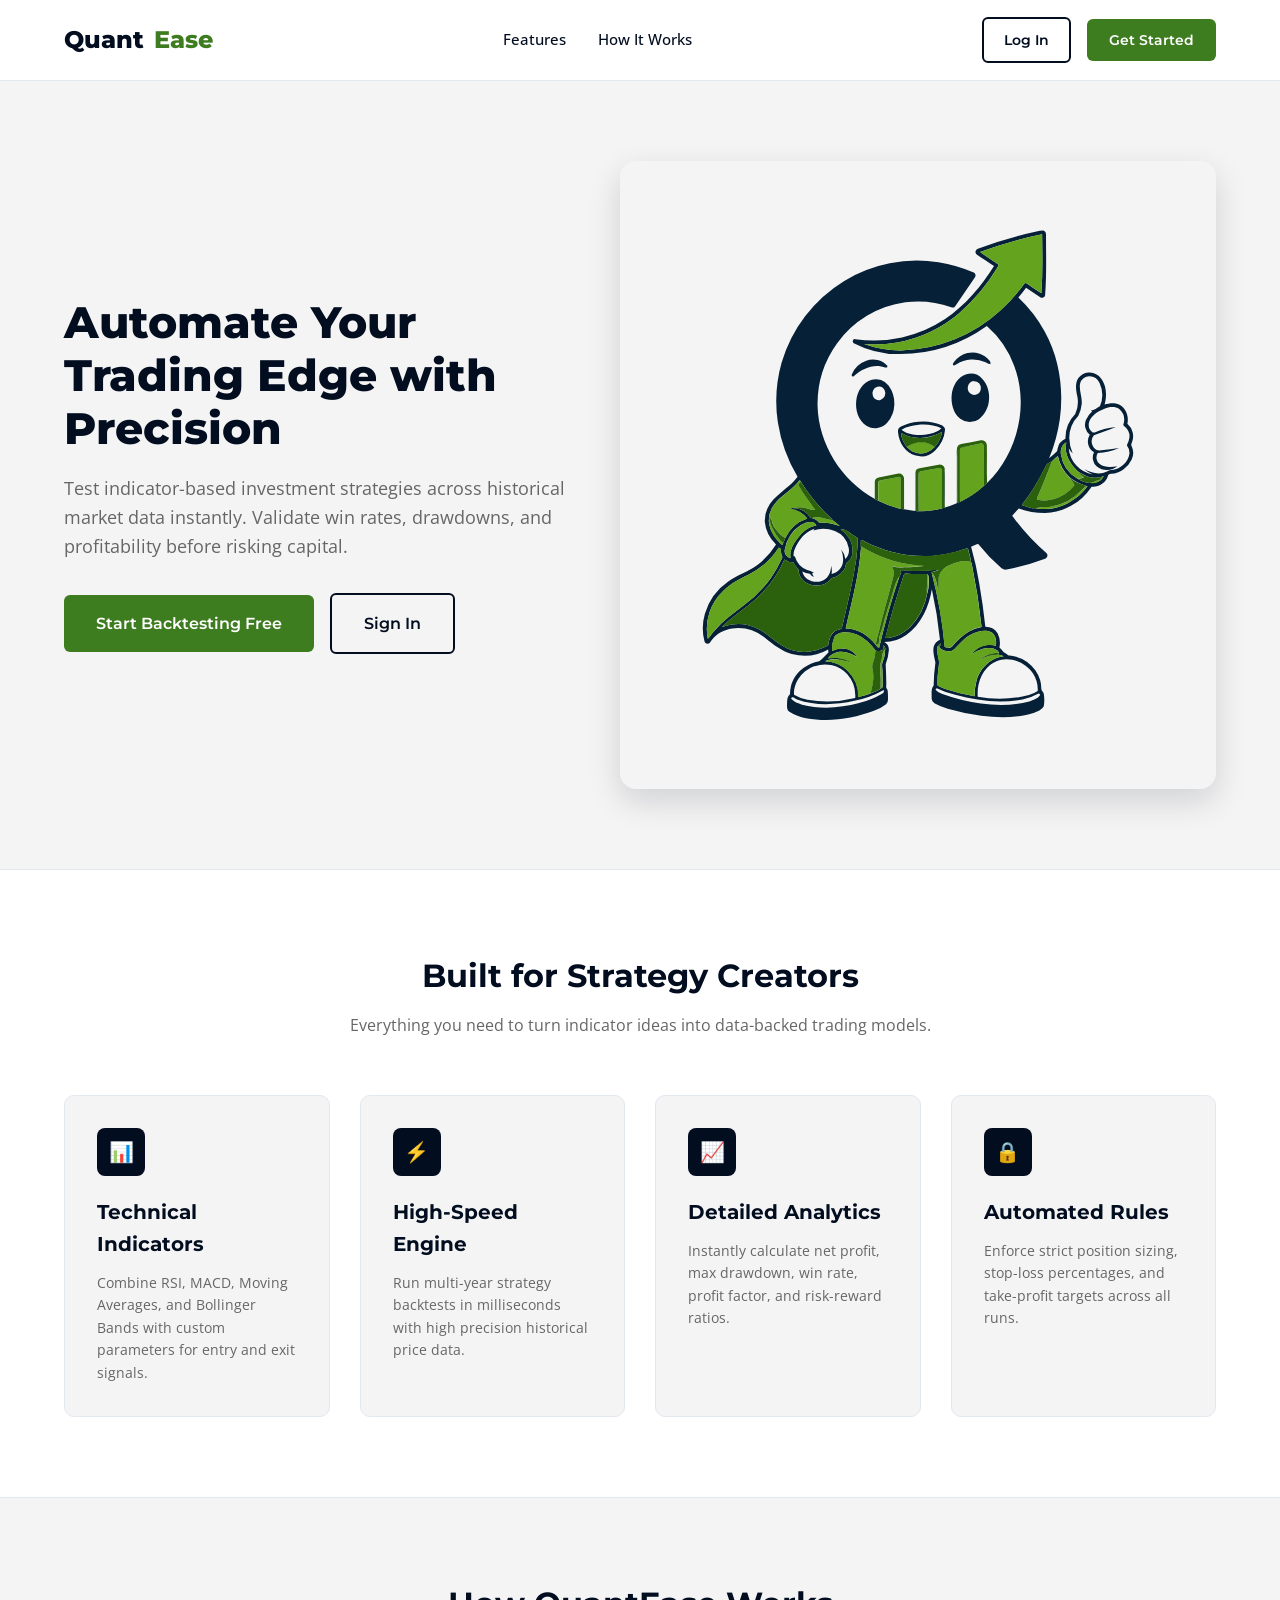
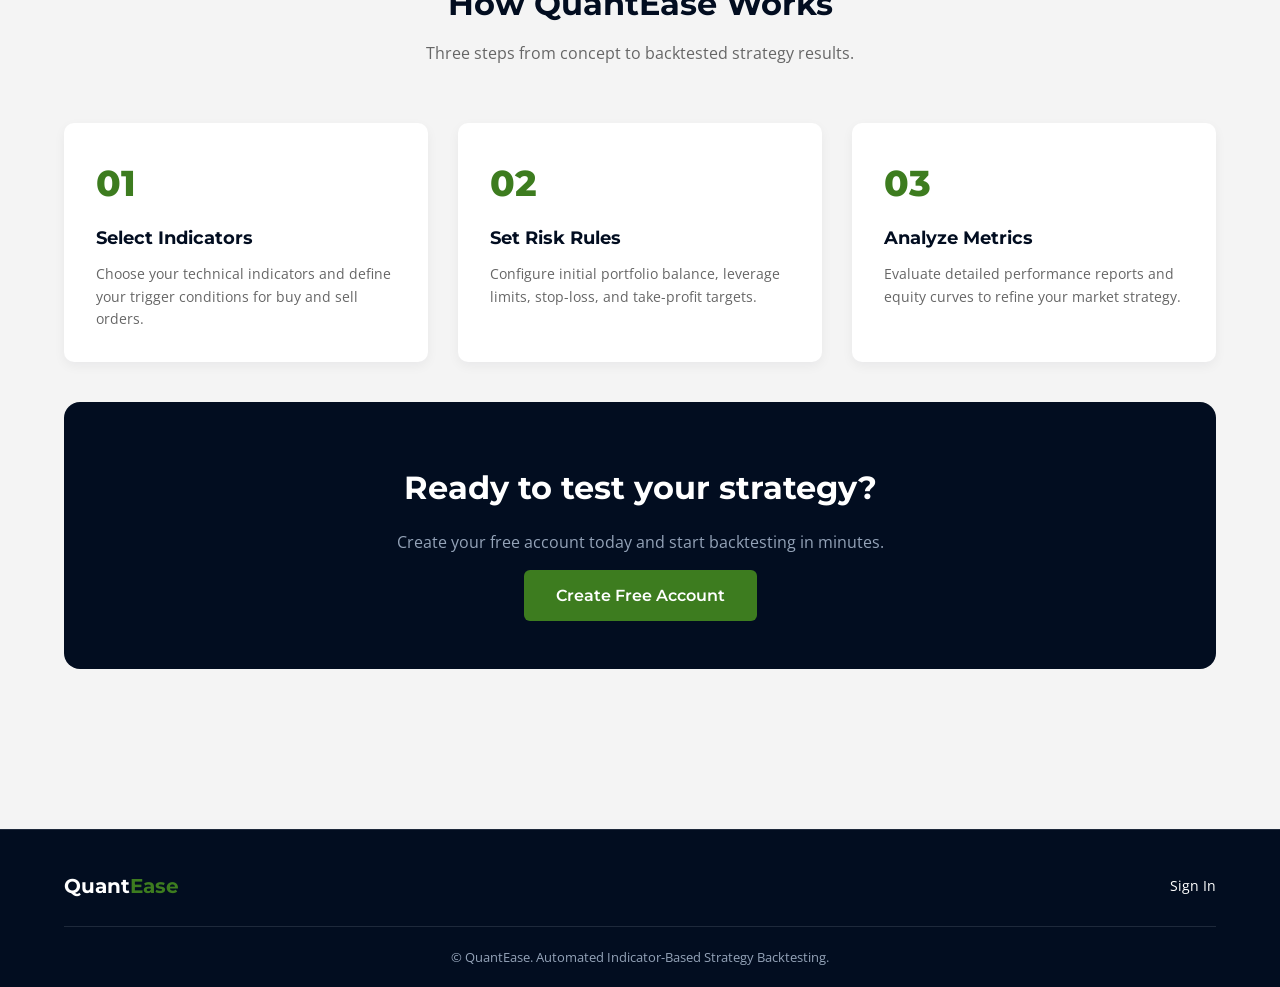
==== FrontEnd/index.html @ 5e186f16 "frontEnd Added, Backtested Engine Initiated, Spot Backtest added" ====
<!DOCTYPE html>
<html lang="en">
<head>
    <meta charset="UTF-8">
    <meta name="viewport" content="width=device-width, initial-scale=1.0">
    <title>QuantEase | Automated Strategy Backtesting</title>
    
    <!-- Google Fonts -->
    <link rel="preconnect" href="https://fonts.googleapis.com">
    <link rel="preconnect" href="https://fonts.gstatic.com" crossorigin>
    <link href="https://fonts.googleapis.com/css2?family=Montserrat:wght@600;700;800&family=Open+Sans:wght@400;500;600&display=swap" rel="stylesheet">

    <style>
        :root {
            --bg-color: #f4f4f4;
            --primary-color: #020d20;
            --secondary-color: #3d7c1f;
            --secondary-hover: #2e5e17;
            --card-bg: #ffffff;
            --text-color: #333333;
            --text-muted: #666666;
            --border-color: #e2e8f0;
        }

        * {
            box-sizing: border-box;
            margin: 0;
            padding: 0;
        }

        body {
            background-color: var(--bg-color);
            font-family: 'Open Sans', sans-serif;
            color: var(--text-color);
            line-height: 1.6;
        }

        h1, h2, h3, h4 {
            font-family: 'Montserrat', sans-serif;
            color: var(--primary-color);
        }

        a {
            text-decoration: none;
            color: inherit;
        }

        /* Container Limit */
        .container {
            max-width: 1200px;
            margin: 0 auto;
            padding: 0 24px;
        }

        /* Navbar */
        .navbar {
            background-color: var(--card-bg);
            border-bottom: 1px solid var(--border-color);
            position: sticky;
            top: 0;
            z-index: 100;
        }

        .nav-wrapper {
            display: flex;
            justify-content: space-between;
            align-items: center;
            height: 80px;
        }

        .logo {
            font-family: 'Montserrat', sans-serif;
            font-size: 24px;
            font-weight: 800;
            color: var(--primary-color);
            display: flex;
            align-items: center;
            gap: 10px;
        }

        .logo-accent {
            color: var(--secondary-color);
        }

        .nav-links {
            display: flex;
            gap: 32px;
            align-items: center;
            list-style: none;
        }

        .nav-links a {
            font-weight: 500;
            font-size: 15px;
            color: var(--primary-color);
            transition: color 0.3s ease;
        }

        .nav-links a:hover {
            color: var(--secondary-color);
        }

        .nav-buttons {
            display: flex;
            gap: 16px;
            align-items: center;
        }

        .btn-outline {
            padding: 10px 20px;
            border: 2px solid var(--primary-color);
            border-radius: 6px;
            font-family: 'Montserrat', sans-serif;
            font-size: 14px;
            font-weight: 600;
            color: var(--primary-color);
            transition: all 0.3s ease;
        }

        .btn-outline:hover {
            background-color: var(--primary-color);
            color: #ffffff;
        }

        .btn-primary {
            padding: 10px 22px;
            background-color: var(--secondary-color);
            border-radius: 6px;
            font-family: 'Montserrat', sans-serif;
            font-size: 14px;
            font-weight: 600;
            color: #ffffff;
            transition: background-color 0.3s ease;
        }

        .btn-primary:hover {
            background-color: var(--secondary-hover);
        }

        /* Hero Section */
        .hero {
            padding: 80px 0;
        }

        .hero-grid {
            display: flex;
            align-items: center;
            justify-content: space-between;
            gap: 40px;
        }

        .hero-content {
            flex: 1;
        }

        .hero-title {
            font-size: 44px;
            font-weight: 800;
            line-height: 1.2;
            margin-bottom: 20px;
        }

        .hero-subtitle {
            font-size: 18px;
            color: var(--text-muted);
            margin-bottom: 32px;
            max-width: 540px;
        }

        .hero-actions {
            display: flex;
            gap: 16px;
            align-items: center;
        }

        .btn-large {
            padding: 16px 32px;
            font-size: 16px;
        }

        .hero-mascot {
            flex: 1;
            display: flex;
            justify-content: center;
            align-items: center;
            background-color: var(--bg-color);
            border-radius: 16px;
            padding: 40px;
            box-shadow: 0 12px 32px rgba(2, 13, 32, 0.15);
        }

        .hero-mascot img {
            max-width: 85%;
            height: auto;
        }

        /* Features Section */
        .features {
            padding: 80px 0;
            background-color: var(--card-bg);
            border-top: 1px solid var(--border-color);
            border-bottom: 1px solid var(--border-color);
        }

        .section-header {
            text-align: center;
            margin-bottom: 56px;
        }

        .section-header h2 {
            font-size: 32px;
            margin-bottom: 12px;
        }

        .section-header p {
            color: var(--text-muted);
            font-size: 16px;
        }

        .features-grid {
            display: grid;
            grid-template-columns: repeat(auto-fit, minmax(260px, 1fr));
            gap: 30px;
        }

        .feature-card {
            background-color: var(--bg-color);
            border-radius: 10px;
            padding: 32px;
            border: 1px solid var(--border-color);
            transition: transform 0.3s ease, box-shadow 0.3s ease;
        }

        .feature-card:hover {
            transform: translateY(-5px);
            box-shadow: 0 10px 20px rgba(0, 0, 0, 0.05);
        }

        .feature-icon {
            width: 48px;
            height: 48px;
            background-color: var(--primary-color);
            border-radius: 8px;
            display: flex;
            align-items: center;
            justify-content: center;
            color: var(--secondary-color);
            font-weight: 700;
            font-size: 20px;
            margin-bottom: 20px;
        }

        .feature-card h3 {
            font-size: 20px;
            margin-bottom: 12px;
        }

        .feature-card p {
            color: var(--text-muted);
            font-size: 14px;
        }

        /* How It Works Section */
        .how-it-works {
            padding: 80px 0;
        }

        .steps-grid {
            display: grid;
            grid-template-columns: repeat(auto-fit, minmax(280px, 1fr));
            gap: 30px;
        }

        .step-card {
            background-color: var(--card-bg);
            padding: 32px;
            border-radius: 10px;
            box-shadow: 0 4px 12px rgba(2, 13, 32, 0.05);
            position: relative;
        }

        .step-number {
            font-family: 'Montserrat', sans-serif;
            font-size: 36px;
            font-weight: 800;
            color: var(--secondary-color);
            margin-bottom: 12px;
        }

        .step-card h3 {
            font-size: 18px;
            margin-bottom: 10px;
        }

        .step-card p {
            color: var(--text-muted);
            font-size: 14px;
        }

        /* CTA Banner */
        .cta-banner {
            padding: 60px 0;
            background-color: var(--primary-color);
            color: #ffffff;
            text-align: center;
            border-radius: 16px;
            margin: 40px 0 80px 0;
        }

        .cta-banner h2 {
            color: #ffffff;
            font-size: 32px;
            margin-bottom: 16px;
        }

        .cta-banner p {
            color: #94a3b8;
            font-size: 16px;
            margin-bottom: 28px;
        }

        /* Footer */
        footer {
            background-color: var(--primary-color);
            color: #94a3b8;
            padding: 40px 0 20px 0;
            border-top: 1px solid #1e293b;
        }

        .footer-wrapper {
            display: flex;
            justify-content: space-between;
            align-items: center;
            padding-bottom: 24px;
            border-bottom: 1px solid #1e293b;
        }

        .footer-logo {
            color: #ffffff;
            font-family: 'Montserrat', sans-serif;
            font-size: 20px;
            font-weight: 700;
        }

        .footer-copy {
            text-align: center;
            padding-top: 20px;
            font-size: 13px;
        }

        /* Mobile Responsiveness */
        @media (max-width: 900px) {
            .hero-grid {
                flex-direction: column;
                text-align: center;
            }

            .hero-subtitle {
                margin: 0 auto 32px auto;
            }

            .hero-actions {
                justify-content: center;
            }

            .hero-mascot {
                width: 100%;
            }

            .nav-links {
                display: none;
            }
        }
    </style>
</head>
<body>

    <!-- Header Navigation -->
    <nav class="navbar">
        <div class="container nav-wrapper">
            <a href="index.html" class="logo">
                Quant<span class="logo-accent">Ease</span>
            </a>

            <ul class="nav-links">
                <li><a href="#features">Features</a></li>
                <li><a href="#how-it-works">How It Works</a></li>
            </ul>

            <div class="nav-buttons">
                <a href="login.html" class="btn-outline">Log In</a>
                <a href="register.html" class="btn-primary">Get Started</a>
            </div>
        </div>
    </nav>

    <!-- Hero Section -->
    <section class="hero">
        <div class="container hero-grid">
            <div class="hero-content">
                <h1 class="hero-title">Automate Your Trading Edge with Precision</h1>
                <p class="hero-subtitle">Test indicator-based investment strategies across historical market data instantly. Validate win rates, drawdowns, and profitability before risking capital.</p>
                <div class="hero-actions">
                    <a href="register.html" class="btn-primary btn-large">Start Backtesting Free</a>
                    <a href="login.html" class="btn-outline btn-large">Sign In</a>
                </div>
            </div>
            
            <div class="hero-mascot">
                <img src="mascot.svg" alt="QuantEase Mascot">
            </div>
        </div>
    </section>

    <!-- Features Breakdown -->
    <section class="features" id="features">
        <div class="container">
            <div class="section-header">
                <h2>Built for Strategy Creators</h2>
                <p>Everything you need to turn indicator ideas into data-backed trading models.</p>
            </div>

            <div class="features-grid">
                <div class="feature-card">
                    <div class="feature-icon">📊</div>
                    <h3>Technical Indicators</h3>
                    <p>Combine RSI, MACD, Moving Averages, and Bollinger Bands with custom parameters for entry and exit signals.</p>
                </div>

                <div class="feature-card">
                    <div class="feature-icon">⚡</div>
                    <h3>High-Speed Engine</h3>
                    <p>Run multi-year strategy backtests in milliseconds with high precision historical price data.</p>
                </div>

                <div class="feature-card">
                    <div class="feature-icon">📈</div>
                    <h3>Detailed Analytics</h3>
                    <p>Instantly calculate net profit, max drawdown, win rate, profit factor, and risk-reward ratios.</p>
                </div>

                <div class="feature-card">
                    <div class="feature-icon">🔒</div>
                    <h3>Automated Rules</h3>
                    <p>Enforce strict position sizing, stop-loss percentages, and take-profit targets across all runs.</p>
                </div>
            </div>
        </div>
    </section>

    <!-- How It Works -->
    <section class="how-it-works" id="how-it-works">
        <div class="container">
            <div class="section-header">
                <h2>How QuantEase Works</h2>
                <p>Three steps from concept to backtested strategy results.</p>
            </div>

            <div class="steps-grid">
                <div class="step-card">
                    <div class="step-number">01</div>
                    <h3>Select Indicators</h3>
                    <p>Choose your technical indicators and define your trigger conditions for buy and sell orders.</p>
                </div>

                <div class="step-card">
                    <div class="step-number">02</div>
                    <h3>Set Risk Rules</h3>
                    <p>Configure initial portfolio balance, leverage limits, stop-loss, and take-profit targets.</p>
                </div>

                <div class="step-card">
                    <div class="step-number">03</div>
                    <h3>Analyze Metrics</h3>
                    <p>Evaluate detailed performance reports and equity curves to refine your market strategy.</p>
                </div>
            </div>

            <!-- CTA Banner -->
            <div class="cta-banner">
                <h2>Ready to test your strategy?</h2>
                <p>Create your free account today and start backtesting in minutes.</p>
                <a href="register.html" class="btn-primary btn-large">Create Free Account</a>
            </div>
        </div>
    </section>

    <!-- Footer -->
    <footer>
        <div class="container">
            <div class="footer-wrapper">
                <div class="footer-logo">
                    Quant<span class="logo-accent">Ease</span>
                </div>
                <div class="footer-links">
                    <a href="login.html" style="color: #ffffff; font-size: 14px;">Sign In</a>
                </div>
            </div>
            <div class="footer-copy">
                &copy; QuantEase. Automated Indicator-Based Strategy Backtesting.
            </div>
        </div>
    </footer>

</body>
</html>
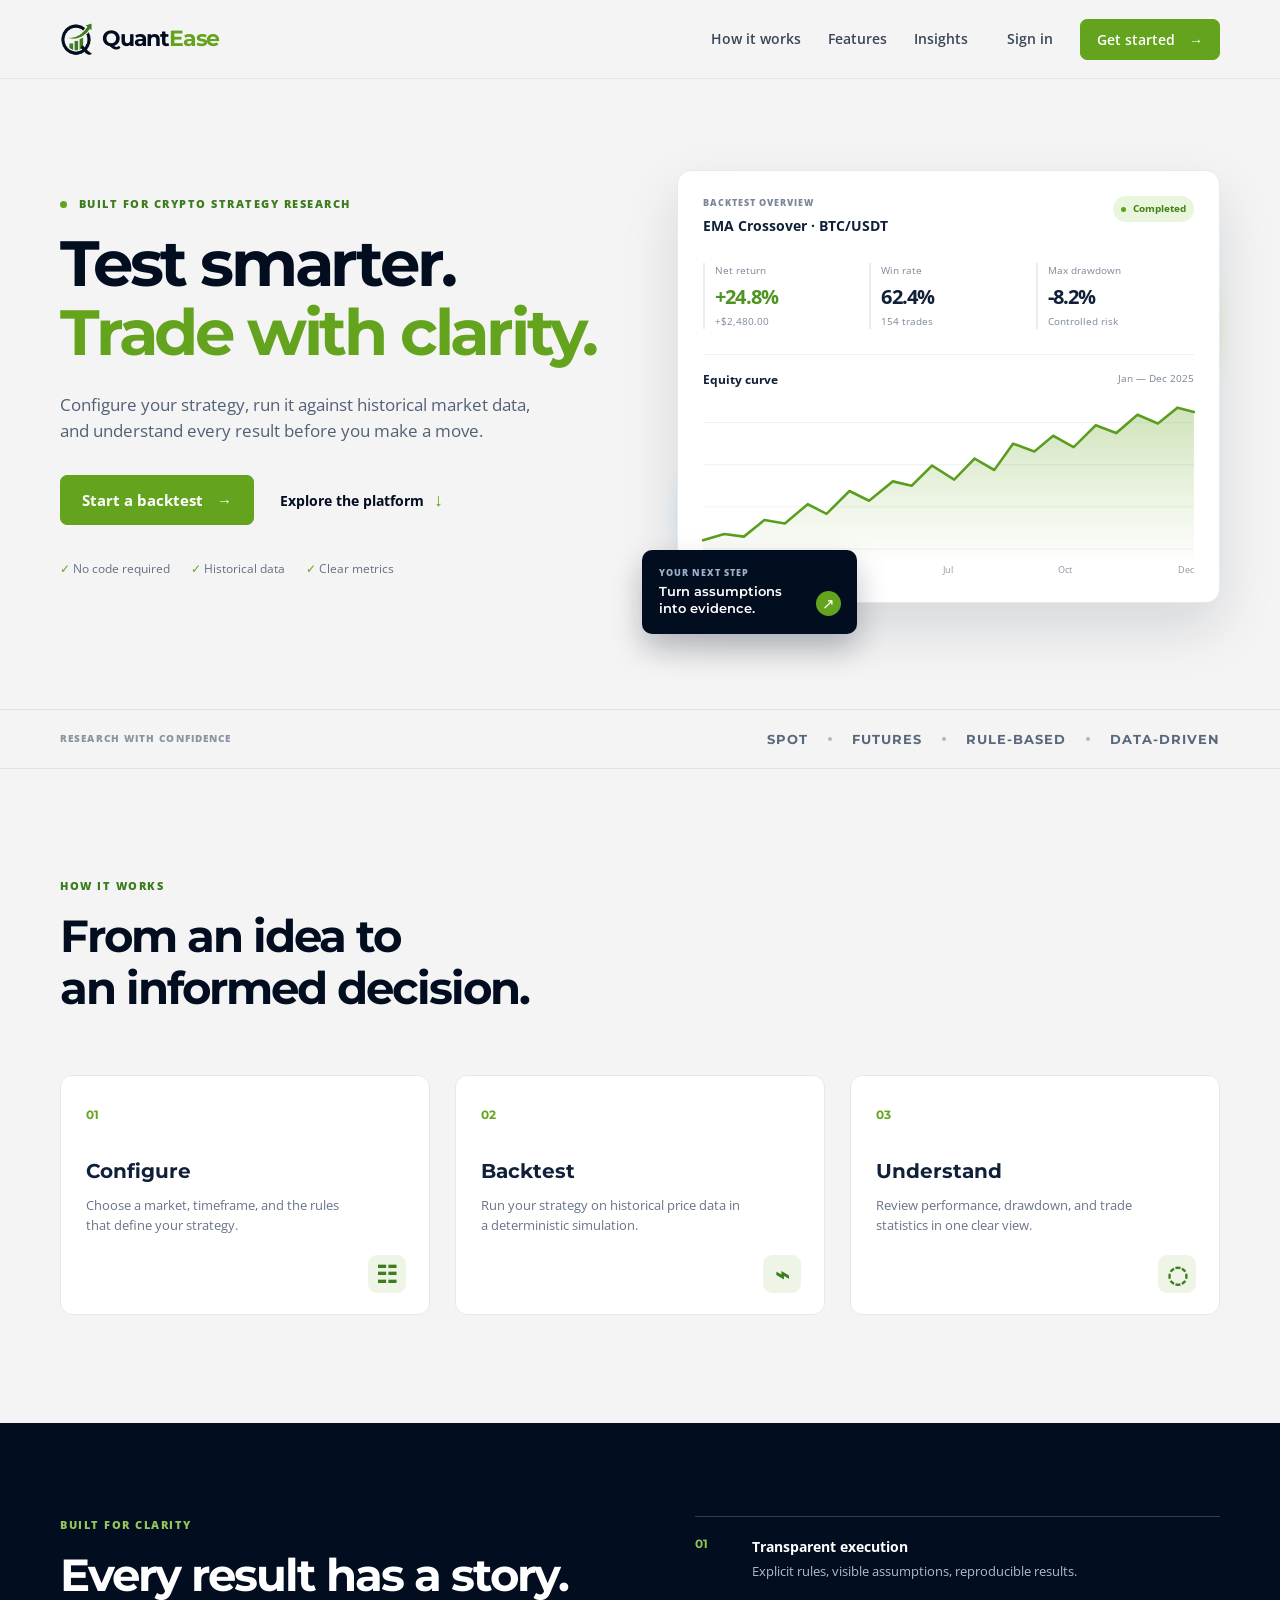
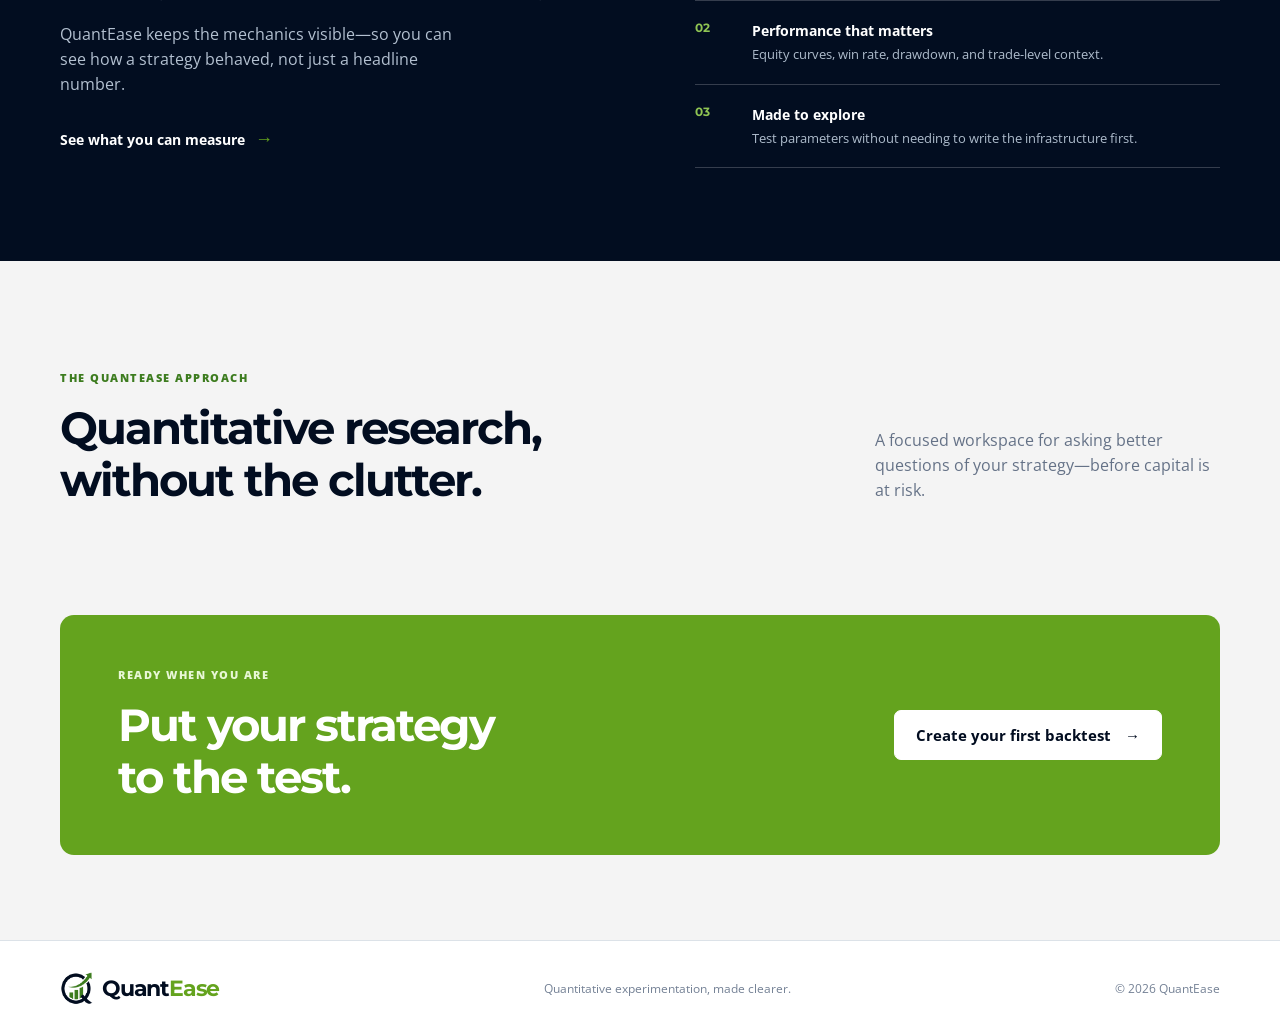
==== commit cc73c5c4: "Landing pages added, JWT implemented, MACD Bactest also Added" ====
--- a/FrontEnd/index.html
+++ b/FrontEnd/index.html
@@ -1,506 +1,81 @@
 <!DOCTYPE html>
 <html lang="en">
 <head>
-    <meta charset="UTF-8">
-    <meta name="viewport" content="width=device-width, initial-scale=1.0">
-    <title>QuantEase | Automated Strategy Backtesting</title>
-    
-    <!-- Google Fonts -->
-    <link rel="preconnect" href="https://fonts.googleapis.com">
-    <link rel="preconnect" href="https://fonts.gstatic.com" crossorigin>
-    <link href="https://fonts.googleapis.com/css2?family=Montserrat:wght@600;700;800&family=Open+Sans:wght@400;500;600&display=swap" rel="stylesheet">
-
-    <style>
-        :root {
-            --bg-color: #f4f4f4;
-            --primary-color: #020d20;
-            --secondary-color: #3d7c1f;
-            --secondary-hover: #2e5e17;
-            --card-bg: #ffffff;
-            --text-color: #333333;
-            --text-muted: #666666;
-            --border-color: #e2e8f0;
-        }
-
-        * {
-            box-sizing: border-box;
-            margin: 0;
-            padding: 0;
-        }
-
-        body {
-            background-color: var(--bg-color);
-            font-family: 'Open Sans', sans-serif;
-            color: var(--text-color);
-            line-height: 1.6;
-        }
-
-        h1, h2, h3, h4 {
-            font-family: 'Montserrat', sans-serif;
-            color: var(--primary-color);
-        }
-
-        a {
-            text-decoration: none;
-            color: inherit;
-        }
-
-        /* Container Limit */
-        .container {
-            max-width: 1200px;
-            margin: 0 auto;
-            padding: 0 24px;
-        }
-
-        /* Navbar */
-        .navbar {
-            background-color: var(--card-bg);
-            border-bottom: 1px solid var(--border-color);
-            position: sticky;
-            top: 0;
-            z-index: 100;
-        }
-
-        .nav-wrapper {
-            display: flex;
-            justify-content: space-between;
-            align-items: center;
-            height: 80px;
-        }
-
-        .logo {
-            font-family: 'Montserrat', sans-serif;
-            font-size: 24px;
-            font-weight: 800;
-            color: var(--primary-color);
-            display: flex;
-            align-items: center;
-            gap: 10px;
-        }
-
-        .logo-accent {
-            color: var(--secondary-color);
-        }
-
-        .nav-links {
-            display: flex;
-            gap: 32px;
-            align-items: center;
-            list-style: none;
-        }
-
-        .nav-links a {
-            font-weight: 500;
-            font-size: 15px;
-            color: var(--primary-color);
-            transition: color 0.3s ease;
-        }
-
-        .nav-links a:hover {
-            color: var(--secondary-color);
-        }
-
-        .nav-buttons {
-            display: flex;
-            gap: 16px;
-            align-items: center;
-        }
-
-        .btn-outline {
-            padding: 10px 20px;
-            border: 2px solid var(--primary-color);
-            border-radius: 6px;
-            font-family: 'Montserrat', sans-serif;
-            font-size: 14px;
-            font-weight: 600;
-            color: var(--primary-color);
-            transition: all 0.3s ease;
-        }
-
-        .btn-outline:hover {
-            background-color: var(--primary-color);
-            color: #ffffff;
-        }
-
-        .btn-primary {
-            padding: 10px 22px;
-            background-color: var(--secondary-color);
-            border-radius: 6px;
-            font-family: 'Montserrat', sans-serif;
-            font-size: 14px;
-            font-weight: 600;
-            color: #ffffff;
-            transition: background-color 0.3s ease;
-        }
-
-        .btn-primary:hover {
-            background-color: var(--secondary-hover);
-        }
-
-        /* Hero Section */
-        .hero {
-            padding: 80px 0;
-        }
-
-        .hero-grid {
-            display: flex;
-            align-items: center;
-            justify-content: space-between;
-            gap: 40px;
-        }
-
-        .hero-content {
-            flex: 1;
-        }
-
-        .hero-title {
-            font-size: 44px;
-            font-weight: 800;
-            line-height: 1.2;
-            margin-bottom: 20px;
-        }
-
-        .hero-subtitle {
-            font-size: 18px;
-            color: var(--text-muted);
-            margin-bottom: 32px;
-            max-width: 540px;
-        }
-
-        .hero-actions {
-            display: flex;
-            gap: 16px;
-            align-items: center;
-        }
-
-        .btn-large {
-            padding: 16px 32px;
-            font-size: 16px;
-        }
-
-        .hero-mascot {
-            flex: 1;
-            display: flex;
-            justify-content: center;
-            align-items: center;
-            background-color: var(--bg-color);
-            border-radius: 16px;
-            padding: 40px;
-            box-shadow: 0 12px 32px rgba(2, 13, 32, 0.15);
-        }
-
-        .hero-mascot img {
-            max-width: 85%;
-            height: auto;
-        }
-
-        /* Features Section */
-        .features {
-            padding: 80px 0;
-            background-color: var(--card-bg);
-            border-top: 1px solid var(--border-color);
-            border-bottom: 1px solid var(--border-color);
-        }
-
-        .section-header {
-            text-align: center;
-            margin-bottom: 56px;
-        }
-
-        .section-header h2 {
-            font-size: 32px;
-            margin-bottom: 12px;
-        }
-
-        .section-header p {
-            color: var(--text-muted);
-            font-size: 16px;
-        }
-
-        .features-grid {
-            display: grid;
-            grid-template-columns: repeat(auto-fit, minmax(260px, 1fr));
-            gap: 30px;
-        }
-
-        .feature-card {
-            background-color: var(--bg-color);
-            border-radius: 10px;
-            padding: 32px;
-            border: 1px solid var(--border-color);
-            transition: transform 0.3s ease, box-shadow 0.3s ease;
-        }
-
-        .feature-card:hover {
-            transform: translateY(-5px);
-            box-shadow: 0 10px 20px rgba(0, 0, 0, 0.05);
-        }
-
-        .feature-icon {
-            width: 48px;
-            height: 48px;
-            background-color: var(--primary-color);
-            border-radius: 8px;
-            display: flex;
-            align-items: center;
-            justify-content: center;
-            color: var(--secondary-color);
-            font-weight: 700;
-            font-size: 20px;
-            margin-bottom: 20px;
-        }
-
-        .feature-card h3 {
-            font-size: 20px;
-            margin-bottom: 12px;
-        }
-
-        .feature-card p {
-            color: var(--text-muted);
-            font-size: 14px;
-        }
-
-        /* How It Works Section */
-        .how-it-works {
-            padding: 80px 0;
-        }
-
-        .steps-grid {
-            display: grid;
-            grid-template-columns: repeat(auto-fit, minmax(280px, 1fr));
-            gap: 30px;
-        }
-
-        .step-card {
-            background-color: var(--card-bg);
-            padding: 32px;
-            border-radius: 10px;
-            box-shadow: 0 4px 12px rgba(2, 13, 32, 0.05);
-            position: relative;
-        }
-
-        .step-number {
-            font-family: 'Montserrat', sans-serif;
-            font-size: 36px;
-            font-weight: 800;
-            color: var(--secondary-color);
-            margin-bottom: 12px;
-        }
-
-        .step-card h3 {
-            font-size: 18px;
-            margin-bottom: 10px;
-        }
-
-        .step-card p {
-            color: var(--text-muted);
-            font-size: 14px;
-        }
-
-        /* CTA Banner */
-        .cta-banner {
-            padding: 60px 0;
-            background-color: var(--primary-color);
-            color: #ffffff;
-            text-align: center;
-            border-radius: 16px;
-            margin: 40px 0 80px 0;
-        }
-
-        .cta-banner h2 {
-            color: #ffffff;
-            font-size: 32px;
-            margin-bottom: 16px;
-        }
-
-        .cta-banner p {
-            color: #94a3b8;
-            font-size: 16px;
-            margin-bottom: 28px;
-        }
-
-        /* Footer */
-        footer {
-            background-color: var(--primary-color);
-            color: #94a3b8;
-            padding: 40px 0 20px 0;
-            border-top: 1px solid #1e293b;
-        }
-
-        .footer-wrapper {
-            display: flex;
-            justify-content: space-between;
-            align-items: center;
-            padding-bottom: 24px;
-            border-bottom: 1px solid #1e293b;
-        }
-
-        .footer-logo {
-            color: #ffffff;
-            font-family: 'Montserrat', sans-serif;
-            font-size: 20px;
-            font-weight: 700;
-        }
-
-        .footer-copy {
-            text-align: center;
-            padding-top: 20px;
-            font-size: 13px;
-        }
-
-        /* Mobile Responsiveness */
-        @media (max-width: 900px) {
-            .hero-grid {
-                flex-direction: column;
-                text-align: center;
-            }
-
-            .hero-subtitle {
-                margin: 0 auto 32px auto;
-            }
-
-            .hero-actions {
-                justify-content: center;
-            }
-
-            .hero-mascot {
-                width: 100%;
-            }
-
-            .nav-links {
-                display: none;
-            }
-        }
-    </style>
+  <meta charset="UTF-8">
+  <meta name="viewport" content="width=device-width, initial-scale=1.0">
+  <meta name="description" content="QuantEase makes crypto strategy backtesting clear, fast, and accessible.">
+  <title>QuantEase | Test smarter. Trade with clarity.</title>
+  <link rel="preconnect" href="https://fonts.googleapis.com">
+  <link rel="preconnect" href="https://fonts.gstatic.com" crossorigin>
+  <link href="https://fonts.googleapis.com/css2?family=Montserrat:wght@500;600;700;800&family=Open+Sans:wght@400;500;600;700&display=swap" rel="stylesheet">
+  <link rel="stylesheet" href="styles.css">
 </head>
 <body>
+  <header class="site-header">
+    <nav class="nav container" aria-label="Main navigation">
+      <a class="brand" href="#top" aria-label="QuantEase home"><img src="logo-01.png" alt=""><span>Quant<span>Ease</span></span></a>
+      <button class="nav-toggle" type="button" aria-label="Open navigation" aria-expanded="false" aria-controls="nav-links"><span></span><span></span><span></span></button>
+      <div class="nav-links" id="nav-links">
+        <a href="#how-it-works">How it works</a>
+        <a href="#features">Features</a>
+        <a href="#insights">Insights</a>
+        <a class="nav-signin" href="#signin">Sign in</a>
+        <a class="button button-small" href="#get-started">Get started <span aria-hidden="true">→</span></a>
+      </div>
+    </nav>
+  </header>
 
-    <!-- Header Navigation -->
-    <nav class="navbar">
-        <div class="container nav-wrapper">
-            <a href="index.html" class="logo">
-                Quant<span class="logo-accent">Ease</span>
-            </a>
+  <main id="top">
+    <section class="hero container" id="get-started">
+      <div class="hero-copy">
+        <p class="eyebrow"><span class="live-dot"></span> BUILT FOR CRYPTO STRATEGY RESEARCH</p>
+        <h1>Test smarter.<br><em>Trade with clarity.</em></h1>
+        <p class="hero-text">Configure your strategy, run it against historical market data, and understand every result before you make a move.</p>
+        <div class="hero-actions">
+          <a class="button button-large" href="#how-it-works">Start a backtest <span aria-hidden="true">→</span></a>
+          <a class="text-link" href="#features">Explore the platform <span aria-hidden="true">↓</span></a>
+        </div>
+        <div class="trust-row" aria-label="Platform benefits">
+          <span>✓ No code required</span><span>✓ Historical data</span><span>✓ Clear metrics</span>
+        </div>
+      </div>
 
-            <ul class="nav-links">
-                <li><a href="#features">Features</a></li>
-                <li><a href="#how-it-works">How It Works</a></li>
-            </ul>
-
-            <div class="nav-buttons">
-                <a href="login.html" class="btn-outline">Log In</a>
-                <a href="register.html" class="btn-primary">Get Started</a>
-            </div>
+      <div class="hero-visual" aria-label="Example QuantEase backtest dashboard">
+        <div class="glow glow-one"></div><div class="glow glow-two"></div>
+        <div class="dashboard-card">
+          <div class="card-topbar"><div><span class="tiny-label">BACKTEST OVERVIEW</span><strong>EMA Crossover · BTC/USDT</strong></div><span class="status"><i></i> Completed</span></div>
+          <div class="metric-grid">
+            <div><span>Net return</span><strong class="positive">+24.8%</strong><small>+$2,480.00</small></div>
+            <div><span>Win rate</span><strong>62.4%</strong><small>154 trades</small></div>
+            <div><span>Max drawdown</span><strong>-8.2%</strong><small>Controlled risk</small></div>
+          </div>
+          <div class="chart-head"><span>Equity curve</span><span>Jan — Dec 2025</span></div>
+          <div class="chart" role="img" aria-label="Example rising equity curve"><svg viewBox="0 0 600 188" preserveAspectRatio="none" aria-hidden="true"><defs><linearGradient id="chartFill" x1="0" x2="0" y1="0" y2="1"><stop offset="0" stop-color="#64a31e" stop-opacity=".3"/><stop offset="1" stop-color="#64a31e" stop-opacity="0"/></linearGradient></defs><path class="grid" d="M0 28H600M0 76H600M0 124H600M0 172H600"/><path class="area" d="M0 162 L26 155 L50 158 L75 139 L100 143 L128 121 L151 132 L179 106 L203 117 L232 95 L255 100 L280 77 L307 93 L332 69 L356 82 L379 52 L405 61 L428 43 L453 56 L480 31 L505 40 L531 19 L556 29 L580 11 L600 16 V188 H0Z"/><path class="line" d="M0 162 L26 155 L50 158 L75 139 L100 143 L128 121 L151 132 L179 106 L203 117 L232 95 L255 100 L280 77 L307 93 L332 69 L356 82 L379 52 L405 61 L428 43 L453 56 L480 31 L505 40 L531 19 L556 29 L580 11 L600 16"/></svg></div>
+          <div class="chart-labels"><span>Jan</span><span>Apr</span><span>Jul</span><span>Oct</span><span>Dec</span></div>
         </div>
-    </nav>
-
-    <!-- Hero Section -->
-    <section class="hero">
-        <div class="container hero-grid">
-            <div class="hero-content">
-                <h1 class="hero-title">Automate Your Trading Edge with Precision</h1>
-                <p class="hero-subtitle">Test indicator-based investment strategies across historical market data instantly. Validate win rates, drawdowns, and profitability before risking capital.</p>
-                <div class="hero-actions">
-                    <a href="register.html" class="btn-primary btn-large">Start Backtesting Free</a>
-                    <a href="login.html" class="btn-outline btn-large">Sign In</a>
-                </div>
-            </div>
-            
-            <div class="hero-mascot">
-                <img src="mascot.svg" alt="QuantEase Mascot">
-            </div>
-        </div>
+        <div class="floating-card"><span class="tiny-label">YOUR NEXT STEP</span><strong>Turn assumptions into evidence.</strong><span class="arrow-circle">↗</span></div>
+      </div>
     </section>
 
-    <!-- Features Breakdown -->
-    <section class="features" id="features">
-        <div class="container">
-            <div class="section-header">
-                <h2>Built for Strategy Creators</h2>
-                <p>Everything you need to turn indicator ideas into data-backed trading models.</p>
-            </div>
+    <section class="logos" aria-label="Supported market types"><div class="container"><span>RESEARCH WITH CONFIDENCE</span><div><b>SPOT</b><i></i><b>FUTURES</b><i></i><b>RULE-BASED</b><i></i><b>DATA-DRIVEN</b></div></div></section>
 
-            <div class="features-grid">
-                <div class="feature-card">
-                    <div class="feature-icon">📊</div>
-                    <h3>Technical Indicators</h3>
-                    <p>Combine RSI, MACD, Moving Averages, and Bollinger Bands with custom parameters for entry and exit signals.</p>
-                </div>
-
-                <div class="feature-card">
-                    <div class="feature-icon">⚡</div>
-                    <h3>High-Speed Engine</h3>
-                    <p>Run multi-year strategy backtests in milliseconds with high precision historical price data.</p>
-                </div>
-
-                <div class="feature-card">
-                    <div class="feature-icon">📈</div>
-                    <h3>Detailed Analytics</h3>
-                    <p>Instantly calculate net profit, max drawdown, win rate, profit factor, and risk-reward ratios.</p>
-                </div>
-
-                <div class="feature-card">
-                    <div class="feature-icon">🔒</div>
-                    <h3>Automated Rules</h3>
-                    <p>Enforce strict position sizing, stop-loss percentages, and take-profit targets across all runs.</p>
-                </div>
-            </div>
-        </div>
+    <section class="process section container" id="how-it-works">
+      <div class="section-intro"><p class="eyebrow">HOW IT WORKS</p><h2>From an idea to<br>an informed decision.</h2></div>
+      <div class="steps">
+        <article><span class="step-number">01</span><h3>Configure</h3><p>Choose a market, timeframe, and the rules that define your strategy.</p><div class="step-icon sliders">☷</div></article>
+        <article><span class="step-number">02</span><h3>Backtest</h3><p>Run your strategy on historical price data in a deterministic simulation.</p><div class="step-icon chart-icon">⌁</div></article>
+        <article><span class="step-number">03</span><h3>Understand</h3><p>Review performance, drawdown, and trade statistics in one clear view.</p><div class="step-icon inspect">◌</div></article>
+      </div>
     </section>
 
-    <!-- How It Works -->
-    <section class="how-it-works" id="how-it-works">
-        <div class="container">
-            <div class="section-header">
-                <h2>How QuantEase Works</h2>
-                <p>Three steps from concept to backtested strategy results.</p>
-            </div>
+    <section class="feature-band" id="features"><div class="container feature-layout"><div><p class="eyebrow light">BUILT FOR CLARITY</p><h2>Every result has a story.</h2><p class="feature-copy">QuantEase keeps the mechanics visible—so you can see how a strategy behaved, not just a headline number.</p><a class="text-link light-link" href="#insights">See what you can measure <span>→</span></a></div><div class="feature-points"><div><span>01</span><p><b>Transparent execution</b>Explicit rules, visible assumptions, reproducible results.</p></div><div><span>02</span><p><b>Performance that matters</b>Equity curves, win rate, drawdown, and trade-level context.</p></div><div><span>03</span><p><b>Made to explore</b>Test parameters without needing to write the infrastructure first.</p></div></div></div></section>
 
-            <div class="steps-grid">
-                <div class="step-card">
-                    <div class="step-number">01</div>
-                    <h3>Select Indicators</h3>
-                    <p>Choose your technical indicators and define your trigger conditions for buy and sell orders.</p>
-                </div>
+    <section class="insights section container" id="insights"><div class="section-intro"><p class="eyebrow">THE QUANTEASE APPROACH</p><h2>Quantitative research,<br>without the clutter.</h2></div><p class="insight-text">A focused workspace for asking better questions of your strategy—before capital is at risk.</p></section>
 
-                <div class="step-card">
-                    <div class="step-number">02</div>
-                    <h3>Set Risk Rules</h3>
-                    <p>Configure initial portfolio balance, leverage limits, stop-loss, and take-profit targets.</p>
-                </div>
+    <section class="cta container"><div><p class="eyebrow">READY WHEN YOU ARE</p><h2>Put your strategy<br>to the test.</h2></div><a class="button button-light button-large" href="#get-started">Create your first backtest <span>→</span></a></section>
+  </main>
 
-                <div class="step-card">
-                    <div class="step-number">03</div>
-                    <h3>Analyze Metrics</h3>
-                    <p>Evaluate detailed performance reports and equity curves to refine your market strategy.</p>
-                </div>
-            </div>
-
-            <!-- CTA Banner -->
-            <div class="cta-banner">
-                <h2>Ready to test your strategy?</h2>
-                <p>Create your free account today and start backtesting in minutes.</p>
-                <a href="register.html" class="btn-primary btn-large">Create Free Account</a>
-            </div>
-        </div>
-    </section>
-
-    <!-- Footer -->
-    <footer>
-        <div class="container">
-            <div class="footer-wrapper">
-                <div class="footer-logo">
-                    Quant<span class="logo-accent">Ease</span>
-                </div>
-                <div class="footer-links">
-                    <a href="login.html" style="color: #ffffff; font-size: 14px;">Sign In</a>
-                </div>
-            </div>
-            <div class="footer-copy">
-                &copy; QuantEase. Automated Indicator-Based Strategy Backtesting.
-            </div>
-        </div>
-    </footer>
-
+  <footer><div class="container footer-inner"><a class="brand" href="#top"><img src="logo-01.png" alt=""><span>Quant<span>Ease</span></span></a><p>Quantitative experimentation, made clearer.</p><span>© 2026 QuantEase</span></div></footer>
+  <script src="script.js"></script>
 </body>
-</html>+</html>
--- a/FrontEnd/styles.css
+++ b/FrontEnd/styles.css
@@ -0,0 +1,3 @@
+:root{--navy:#020d20;--navy-soft:#071931;--green:#64a31e;--green-deep:#3d7c1f;--paper:#f4f4f4;--ink:#102039;--muted:#617084;--line:#dce2e8;--white:#fff}*{box-sizing:border-box}html{scroll-behavior:smooth}body{margin:0;background:var(--paper);color:var(--ink);font-family:'Open Sans',sans-serif;line-height:1.55}.container{width:min(1160px,calc(100% - 48px));margin:auto}.site-header{background:rgba(244,244,244,.9);backdrop-filter:blur(12px);position:sticky;top:0;z-index:10;border-bottom:1px solid rgba(2,13,32,.06)}.nav{height:78px;display:flex;align-items:center;justify-content:space-between}.brand{display:inline-flex;align-items:center;gap:9px;color:var(--navy);font:700 22px/1 Montserrat;text-decoration:none;letter-spacing:-1.2px}.brand img{width:33px;height:33px;object-fit:contain}.brand span span{color:var(--green)}.nav-links{display:flex;align-items:center;gap:27px}.nav-links a{color:#3a4656;text-decoration:none;font-size:14px;font-weight:600}.nav-links a:hover,.text-link:hover{color:var(--green)}.nav-links .nav-signin{margin-left:12px}.button{display:inline-flex;align-items:center;justify-content:center;gap:14px;border:1px solid var(--green);background:var(--green);border-radius:7px;color:#fff!important;font:700 14px 'Open Sans';text-decoration:none;transition:.2s transform,.2s background}.button:hover{background:var(--green-deep);transform:translateY(-2px)}.button-small{padding:10px 16px}.button-large{padding:14px 21px;font-size:15px}.nav-toggle{display:none;border:0;background:transparent;padding:8px}.nav-toggle span{display:block;width:22px;height:2px;margin:4px;background:var(--navy)}.hero{min-height:630px;display:grid;grid-template-columns:1.02fr .98fr;align-items:center;gap:52px;padding:70px 0 85px}.eyebrow{color:var(--green-deep);font-size:11px;font-weight:800;letter-spacing:1.5px;margin:0 0 17px}.live-dot{display:inline-block;width:7px;height:7px;border-radius:50%;background:var(--green);margin-right:7px}.hero h1,h2,h3{font-family:Montserrat,sans-serif}.hero h1{font-size:clamp(43px,5vw,65px);letter-spacing:-3.2px;line-height:1.08;margin:0;color:var(--navy)}.hero h1 em{font-style:normal;color:var(--green)}.hero-text{font-size:17px;max-width:500px;color:#526176;margin:25px 0}.hero-actions{display:flex;align-items:center;gap:26px;margin-top:30px}.text-link{font-size:14px;font-weight:700;color:var(--navy);text-decoration:none}.text-link span{margin-left:6px;color:var(--green);font-size:18px}.trust-row{display:flex;flex-wrap:wrap;gap:14px 21px;color:#657184;font-size:12px;margin-top:35px}.trust-row span:first-letter{color:var(--green)}.hero-visual{position:relative;min-height:420px;display:flex;align-items:center}.glow{position:absolute;border-radius:50%;filter:blur(8px)}.glow-one{width:280px;height:280px;background:#dfeecb;right:0;top:17px}.glow-two{width:180px;height:180px;background:#d9e8f9;left:0;bottom:0}.dashboard-card{position:relative;width:100%;padding:25px;background:#fff;border:1px solid #e5eaf0;border-radius:14px;box-shadow:0 24px 55px rgba(7,25,49,.13)}.card-topbar{display:flex;align-items:flex-start;justify-content:space-between;gap:10px}.tiny-label{display:block;color:#7b8796;font-size:9px;font-weight:800;letter-spacing:1px;margin-bottom:3px}.card-topbar strong{font-size:14px}.status{background:#eaf5dd;color:#438316;border-radius:30px;font-size:10px;font-weight:700;padding:5px 8px;white-space:nowrap}.status i{display:inline-block;background:#5da31a;width:5px;height:5px;border-radius:50%;margin-right:4px}.metric-grid{display:grid;grid-template-columns:repeat(3,1fr);gap:8px;margin:25px 0}.metric-grid div{border-left:2px solid #e8edf1;padding-left:10px}.metric-grid span,.metric-grid small{display:block;color:#7d8998;font-size:10px}.metric-grid strong{display:block;font-size:20px;letter-spacing:-.8px;margin:2px 0}.metric-grid .positive{color:#4f9320}.chart-head{display:flex;justify-content:space-between;border-top:1px solid #edf0f4;padding-top:16px;color:#778394;font-size:10px}.chart-head span:first-child{font-size:12px;font-weight:700;color:var(--ink)}.chart{height:165px;margin-top:8px}.chart svg{width:100%;height:100%;overflow:visible}.grid{stroke:#edf0f3;stroke-width:1}.area{fill:url(#chartFill)}.line{fill:none;stroke:#5b9d1f;stroke-width:3;stroke-linecap:round;stroke-linejoin:round}.chart-labels{display:flex;justify-content:space-between;color:#8b96a4;font-size:9px}.floating-card{position:absolute;bottom:-31px;left:-35px;width:215px;background:var(--navy);color:#fff;padding:16px 17px;border-radius:10px;box-shadow:0 15px 30px rgba(2,13,32,.25)}.floating-card .tiny-label{color:#9eb0c7}.floating-card strong{display:block;font:600 13px/1.35 Montserrat;width:135px}.arrow-circle{position:absolute;right:16px;bottom:18px;width:25px;height:25px;display:grid;place-items:center;border-radius:50%;background:var(--green);font-size:15px}.logos{border-top:1px solid var(--line);border-bottom:1px solid var(--line);padding:21px 0}.logos .container,.logos div div{display:flex;align-items:center;justify-content:space-between}.logos span{color:#8a95a3;font-size:10px;font-weight:800;letter-spacing:1.1px}.logos b{font:700 13px Montserrat;letter-spacing:1px;color:#58677b}.logos i{height:4px;width:4px;border-radius:50%;background:#aeb8c4;margin:0 20px}.section{padding:108px 0}.section-intro h2,.feature-band h2,.cta h2{margin:0;color:var(--navy);font-size:clamp(31px,3.5vw,46px);line-height:1.16;letter-spacing:-2px}.steps{display:grid;grid-template-columns:repeat(3,1fr);gap:25px;margin-top:60px}.steps article{background:#fff;border-radius:12px;padding:25px;min-height:240px;position:relative;border:1px solid #e4e9ef;transition:.2s transform,.2s box-shadow}.steps article:hover{transform:translateY(-5px);box-shadow:0 13px 28px rgba(2,13,32,.08)}.step-number{color:var(--green);font:700 12px Montserrat}.steps h3{font-size:20px;margin:30px 0 8px}.steps p{font-size:13px;color:#687588;max-width:260px;margin:0}.step-icon{position:absolute;right:23px;bottom:21px;width:38px;height:38px;display:grid;place-items:center;border-radius:9px;background:#eef5e7;color:var(--green-deep);font-size:24px;font-weight:bold}.feature-band{background:var(--navy);color:white;padding:93px 0}.feature-layout{display:grid;grid-template-columns:1fr 1fr;gap:110px}.light{color:#92c65a}.feature-band h2{color:#fff}.feature-copy{max-width:420px;color:#b3c0d0;font-size:16px;margin:20px 0 29px}.light-link{color:#fff}.feature-points{border-top:1px solid rgba(255,255,255,.2)}.feature-points div{display:grid;grid-template-columns:43px 1fr;gap:14px;padding:19px 0;border-bottom:1px solid rgba(255,255,255,.2)}.feature-points span{color:#8fc453;font:700 12px Montserrat}.feature-points p{margin:0;color:#aebccc;font-size:13px}.feature-points b{display:block;color:white;font-size:14px;margin-bottom:3px}.insights{display:flex;justify-content:space-between;align-items:end;gap:50px}.insight-text{max-width:345px;color:#657287;font-size:16px;margin:0 0 5px}.cta{background:var(--green);color:#fff;border-radius:14px;margin-bottom:85px;padding:51px 58px;display:flex;align-items:center;justify-content:space-between}.cta .eyebrow{color:#e8f7d5}.cta h2{color:#fff}.button-light{background:#fff;border-color:#fff;color:var(--navy)!important}.button-light:hover{background:#edf6e4}footer{background:#fff;border-top:1px solid var(--line)}.footer-inner{min-height:95px;display:flex;align-items:center;justify-content:space-between;gap:15px}.footer-inner p,.footer-inner>span{color:#748195;font-size:12px;margin:0}
+@media(max-width:800px){.nav-toggle{display:block}.nav-links{display:none;position:absolute;left:0;right:0;top:78px;padding:20px 24px;background:var(--paper);border-bottom:1px solid var(--line);flex-direction:column;align-items:flex-start;gap:18px}.nav-links.open{display:flex}.nav-links .nav-signin{margin-left:0}.hero{grid-template-columns:1fr;padding:58px 0 88px}.hero-visual{max-width:550px;width:calc(100% - 20px);margin:12px 0 0 auto}.feature-layout{grid-template-columns:1fr;gap:50px}.insights{align-items:start;flex-direction:column;gap:24px}.cta{padding:40px;gap:30px}.logos .container{gap:15px}.logos div div{flex-wrap:wrap;justify-content:flex-start;gap:8px}.logos i{margin:0 8px}}
+@media(max-width:560px){.container{width:min(100% - 32px,1160px)}.hero{padding-top:45px}.hero h1{letter-spacing:-2.5px}.hero-actions{align-items:flex-start;flex-direction:column;gap:17px}.trust-row{gap:8px 14px}.dashboard-card{padding:17px}.metric-grid strong{font-size:16px}.floating-card{left:-9px}.logos span{display:none}.steps{grid-template-columns:1fr;margin-top:38px}.section{padding:75px 0}.cta{margin-bottom:55px;padding:33px 25px;align-items:flex-start;flex-direction:column}.footer-inner{padding:20px 0;align-items:flex-start;flex-direction:column;gap:9px}.footer-inner .brand{font-size:18px}.feature-band{padding:70px 0}}
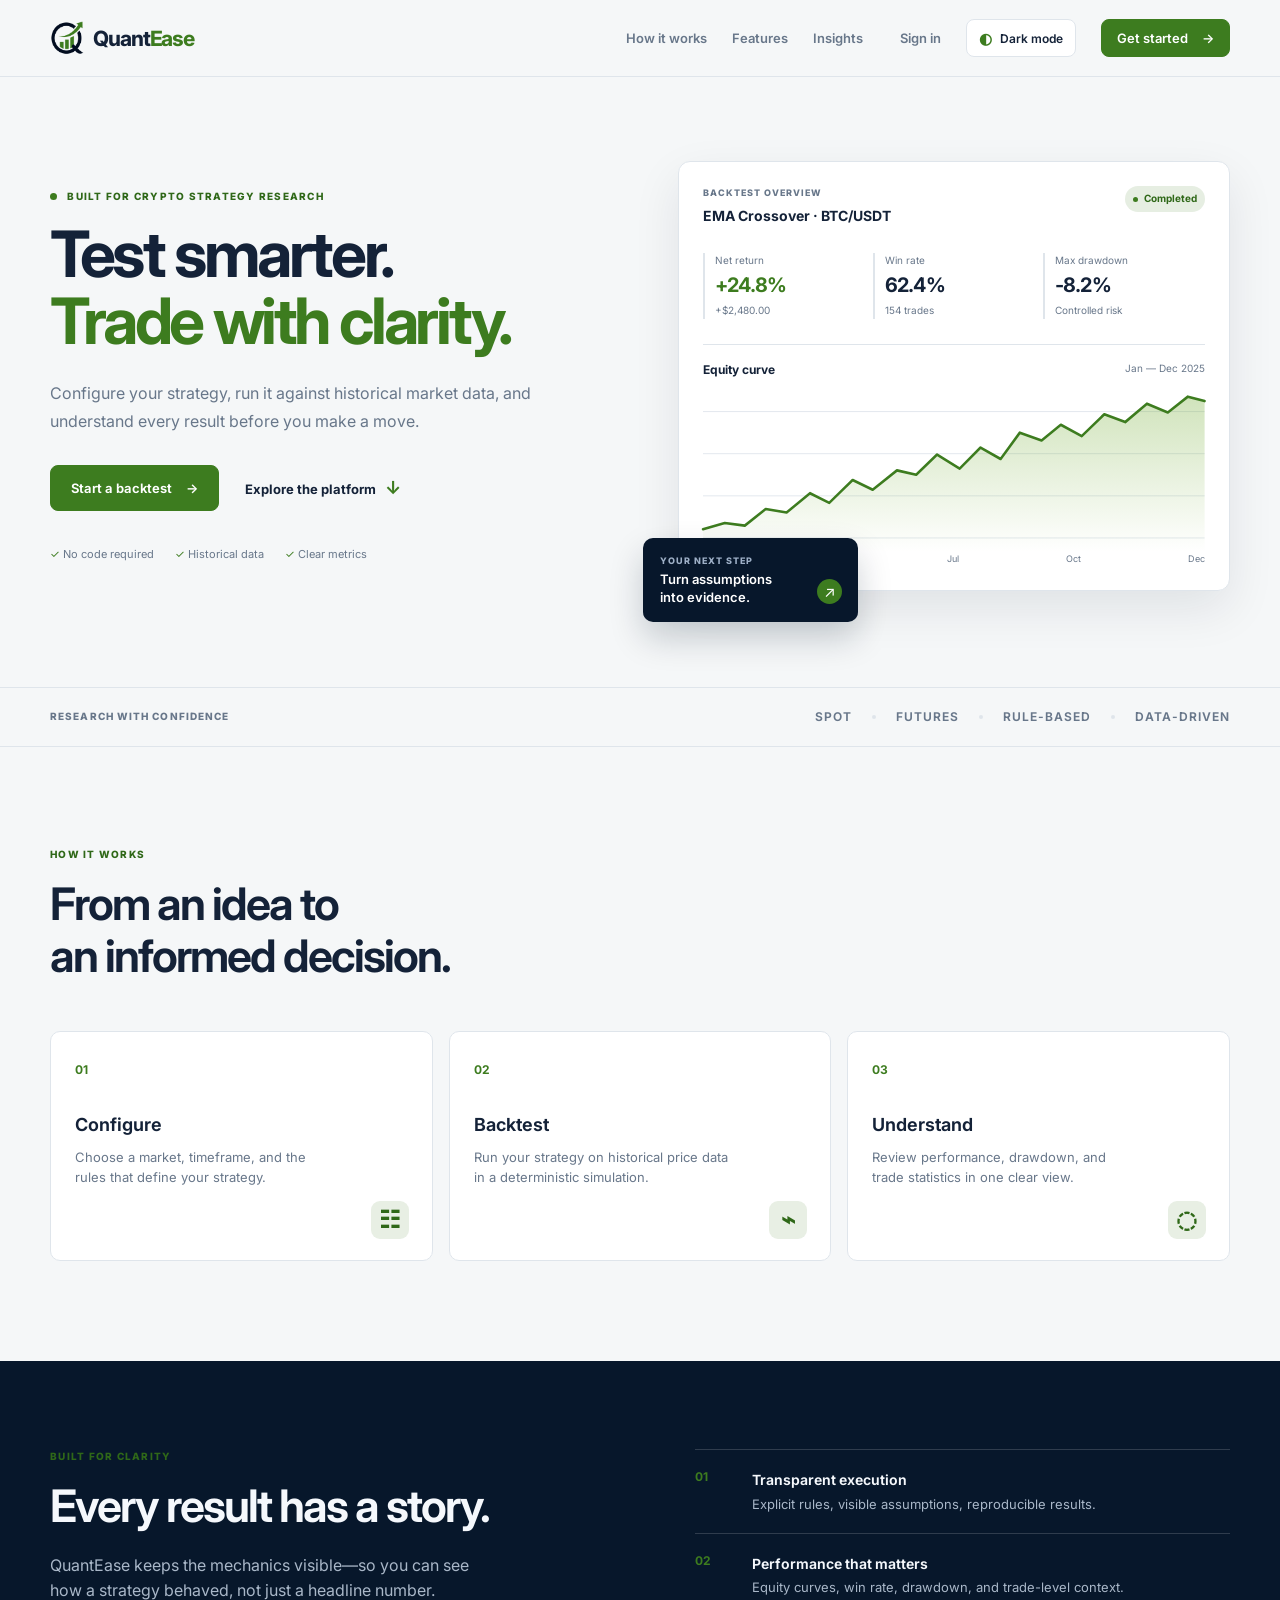
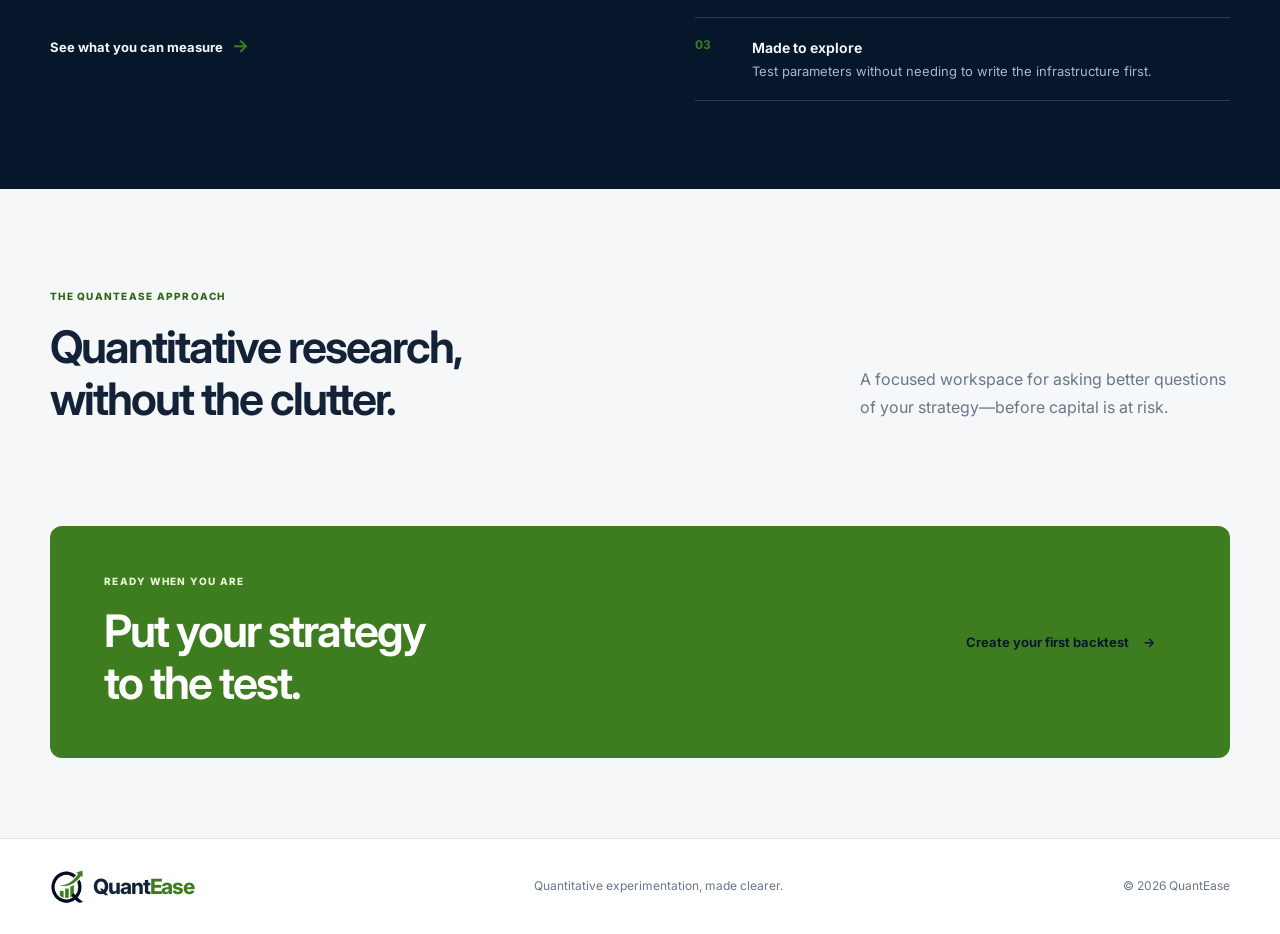
==== commit f5377479: "Frontend Redesign and AI report Databse Config Succesfully implemented" ====
--- a/FrontEnd/index.html
+++ b/FrontEnd/index.html
@@ -7,7 +7,13 @@
   <title>QuantEase | Test smarter. Trade with clarity.</title>
   <link rel="preconnect" href="https://fonts.googleapis.com">
   <link rel="preconnect" href="https://fonts.gstatic.com" crossorigin>
-  <link href="https://fonts.googleapis.com/css2?family=Montserrat:wght@500;600;700;800&family=Open+Sans:wght@400;500;600;700&display=swap" rel="stylesheet">
+  <link href="https://fonts.googleapis.com/css2?family=Inter:wght@400;500;600;700;800&display=swap" rel="stylesheet">
+  <script>
+    try {
+      const savedTheme = localStorage.getItem('quantease-theme');
+      document.documentElement.dataset.theme = savedTheme || (window.matchMedia('(prefers-color-scheme: dark)').matches ? 'dark' : 'light');
+    } catch (_) { document.documentElement.dataset.theme = 'light'; }
+  </script>
   <link rel="stylesheet" href="styles.css">
 </head>
 <body>
@@ -19,8 +25,9 @@
         <a href="#how-it-works">How it works</a>
         <a href="#features">Features</a>
         <a href="#insights">Insights</a>
-        <a class="nav-signin" href="#signin">Sign in</a>
-        <a class="button button-small" href="#get-started">Get started <span aria-hidden="true">→</span></a>
+        <a class="nav-signin" href="Auth/login.html">Sign in</a>
+        <button class="theme-toggle" type="button" data-theme-toggle aria-label="Switch to dark mode" title="Switch to dark mode"><span class="theme-icon" aria-hidden="true">◐</span><span class="theme-label">Dark mode</span></button>
+        <a class="button button-small" href="Auth/register.html">Get started <span aria-hidden="true">→</span></a>
       </div>
     </nav>
   </header>
@@ -72,7 +79,7 @@
 
     <section class="insights section container" id="insights"><div class="section-intro"><p class="eyebrow">THE QUANTEASE APPROACH</p><h2>Quantitative research,<br>without the clutter.</h2></div><p class="insight-text">A focused workspace for asking better questions of your strategy—before capital is at risk.</p></section>
 
-    <section class="cta container"><div><p class="eyebrow">READY WHEN YOU ARE</p><h2>Put your strategy<br>to the test.</h2></div><a class="button button-light button-large" href="#get-started">Create your first backtest <span>→</span></a></section>
+    <section class="cta container"><div><p class="eyebrow">READY WHEN YOU ARE</p><h2>Put your strategy<br>to the test.</h2></div><a class="button button-light button-large" href="Auth/register.html">Create your first backtest <span>→</span></a></section>
   </main>
 
   <footer><div class="container footer-inner"><a class="brand" href="#top"><img src="logo-01.png" alt=""><span>Quant<span>Ease</span></span></a><p>Quantitative experimentation, made clearer.</p><span>© 2026 QuantEase</span></div></footer>
--- a/FrontEnd/styles.css
+++ b/FrontEnd/styles.css
@@ -1,3 +1,1102 @@
-:root{--navy:#020d20;--navy-soft:#071931;--green:#64a31e;--green-deep:#3d7c1f;--paper:#f4f4f4;--ink:#102039;--muted:#617084;--line:#dce2e8;--white:#fff}*{box-sizing:border-box}html{scroll-behavior:smooth}body{margin:0;background:var(--paper);color:var(--ink);font-family:'Open Sans',sans-serif;line-height:1.55}.container{width:min(1160px,calc(100% - 48px));margin:auto}.site-header{background:rgba(244,244,244,.9);backdrop-filter:blur(12px);position:sticky;top:0;z-index:10;border-bottom:1px solid rgba(2,13,32,.06)}.nav{height:78px;display:flex;align-items:center;justify-content:space-between}.brand{display:inline-flex;align-items:center;gap:9px;color:var(--navy);font:700 22px/1 Montserrat;text-decoration:none;letter-spacing:-1.2px}.brand img{width:33px;height:33px;object-fit:contain}.brand span span{color:var(--green)}.nav-links{display:flex;align-items:center;gap:27px}.nav-links a{color:#3a4656;text-decoration:none;font-size:14px;font-weight:600}.nav-links a:hover,.text-link:hover{color:var(--green)}.nav-links .nav-signin{margin-left:12px}.button{display:inline-flex;align-items:center;justify-content:center;gap:14px;border:1px solid var(--green);background:var(--green);border-radius:7px;color:#fff!important;font:700 14px 'Open Sans';text-decoration:none;transition:.2s transform,.2s background}.button:hover{background:var(--green-deep);transform:translateY(-2px)}.button-small{padding:10px 16px}.button-large{padding:14px 21px;font-size:15px}.nav-toggle{display:none;border:0;background:transparent;padding:8px}.nav-toggle span{display:block;width:22px;height:2px;margin:4px;background:var(--navy)}.hero{min-height:630px;display:grid;grid-template-columns:1.02fr .98fr;align-items:center;gap:52px;padding:70px 0 85px}.eyebrow{color:var(--green-deep);font-size:11px;font-weight:800;letter-spacing:1.5px;margin:0 0 17px}.live-dot{display:inline-block;width:7px;height:7px;border-radius:50%;background:var(--green);margin-right:7px}.hero h1,h2,h3{font-family:Montserrat,sans-serif}.hero h1{font-size:clamp(43px,5vw,65px);letter-spacing:-3.2px;line-height:1.08;margin:0;color:var(--navy)}.hero h1 em{font-style:normal;color:var(--green)}.hero-text{font-size:17px;max-width:500px;color:#526176;margin:25px 0}.hero-actions{display:flex;align-items:center;gap:26px;margin-top:30px}.text-link{font-size:14px;font-weight:700;color:var(--navy);text-decoration:none}.text-link span{margin-left:6px;color:var(--green);font-size:18px}.trust-row{display:flex;flex-wrap:wrap;gap:14px 21px;color:#657184;font-size:12px;margin-top:35px}.trust-row span:first-letter{color:var(--green)}.hero-visual{position:relative;min-height:420px;display:flex;align-items:center}.glow{position:absolute;border-radius:50%;filter:blur(8px)}.glow-one{width:280px;height:280px;background:#dfeecb;right:0;top:17px}.glow-two{width:180px;height:180px;background:#d9e8f9;left:0;bottom:0}.dashboard-card{position:relative;width:100%;padding:25px;background:#fff;border:1px solid #e5eaf0;border-radius:14px;box-shadow:0 24px 55px rgba(7,25,49,.13)}.card-topbar{display:flex;align-items:flex-start;justify-content:space-between;gap:10px}.tiny-label{display:block;color:#7b8796;font-size:9px;font-weight:800;letter-spacing:1px;margin-bottom:3px}.card-topbar strong{font-size:14px}.status{background:#eaf5dd;color:#438316;border-radius:30px;font-size:10px;font-weight:700;padding:5px 8px;white-space:nowrap}.status i{display:inline-block;background:#5da31a;width:5px;height:5px;border-radius:50%;margin-right:4px}.metric-grid{display:grid;grid-template-columns:repeat(3,1fr);gap:8px;margin:25px 0}.metric-grid div{border-left:2px solid #e8edf1;padding-left:10px}.metric-grid span,.metric-grid small{display:block;color:#7d8998;font-size:10px}.metric-grid strong{display:block;font-size:20px;letter-spacing:-.8px;margin:2px 0}.metric-grid .positive{color:#4f9320}.chart-head{display:flex;justify-content:space-between;border-top:1px solid #edf0f4;padding-top:16px;color:#778394;font-size:10px}.chart-head span:first-child{font-size:12px;font-weight:700;color:var(--ink)}.chart{height:165px;margin-top:8px}.chart svg{width:100%;height:100%;overflow:visible}.grid{stroke:#edf0f3;stroke-width:1}.area{fill:url(#chartFill)}.line{fill:none;stroke:#5b9d1f;stroke-width:3;stroke-linecap:round;stroke-linejoin:round}.chart-labels{display:flex;justify-content:space-between;color:#8b96a4;font-size:9px}.floating-card{position:absolute;bottom:-31px;left:-35px;width:215px;background:var(--navy);color:#fff;padding:16px 17px;border-radius:10px;box-shadow:0 15px 30px rgba(2,13,32,.25)}.floating-card .tiny-label{color:#9eb0c7}.floating-card strong{display:block;font:600 13px/1.35 Montserrat;width:135px}.arrow-circle{position:absolute;right:16px;bottom:18px;width:25px;height:25px;display:grid;place-items:center;border-radius:50%;background:var(--green);font-size:15px}.logos{border-top:1px solid var(--line);border-bottom:1px solid var(--line);padding:21px 0}.logos .container,.logos div div{display:flex;align-items:center;justify-content:space-between}.logos span{color:#8a95a3;font-size:10px;font-weight:800;letter-spacing:1.1px}.logos b{font:700 13px Montserrat;letter-spacing:1px;color:#58677b}.logos i{height:4px;width:4px;border-radius:50%;background:#aeb8c4;margin:0 20px}.section{padding:108px 0}.section-intro h2,.feature-band h2,.cta h2{margin:0;color:var(--navy);font-size:clamp(31px,3.5vw,46px);line-height:1.16;letter-spacing:-2px}.steps{display:grid;grid-template-columns:repeat(3,1fr);gap:25px;margin-top:60px}.steps article{background:#fff;border-radius:12px;padding:25px;min-height:240px;position:relative;border:1px solid #e4e9ef;transition:.2s transform,.2s box-shadow}.steps article:hover{transform:translateY(-5px);box-shadow:0 13px 28px rgba(2,13,32,.08)}.step-number{color:var(--green);font:700 12px Montserrat}.steps h3{font-size:20px;margin:30px 0 8px}.steps p{font-size:13px;color:#687588;max-width:260px;margin:0}.step-icon{position:absolute;right:23px;bottom:21px;width:38px;height:38px;display:grid;place-items:center;border-radius:9px;background:#eef5e7;color:var(--green-deep);font-size:24px;font-weight:bold}.feature-band{background:var(--navy);color:white;padding:93px 0}.feature-layout{display:grid;grid-template-columns:1fr 1fr;gap:110px}.light{color:#92c65a}.feature-band h2{color:#fff}.feature-copy{max-width:420px;color:#b3c0d0;font-size:16px;margin:20px 0 29px}.light-link{color:#fff}.feature-points{border-top:1px solid rgba(255,255,255,.2)}.feature-points div{display:grid;grid-template-columns:43px 1fr;gap:14px;padding:19px 0;border-bottom:1px solid rgba(255,255,255,.2)}.feature-points span{color:#8fc453;font:700 12px Montserrat}.feature-points p{margin:0;color:#aebccc;font-size:13px}.feature-points b{display:block;color:white;font-size:14px;margin-bottom:3px}.insights{display:flex;justify-content:space-between;align-items:end;gap:50px}.insight-text{max-width:345px;color:#657287;font-size:16px;margin:0 0 5px}.cta{background:var(--green);color:#fff;border-radius:14px;margin-bottom:85px;padding:51px 58px;display:flex;align-items:center;justify-content:space-between}.cta .eyebrow{color:#e8f7d5}.cta h2{color:#fff}.button-light{background:#fff;border-color:#fff;color:var(--navy)!important}.button-light:hover{background:#edf6e4}footer{background:#fff;border-top:1px solid var(--line)}.footer-inner{min-height:95px;display:flex;align-items:center;justify-content:space-between;gap:15px}.footer-inner p,.footer-inner>span{color:#748195;font-size:12px;margin:0}
-@media(max-width:800px){.nav-toggle{display:block}.nav-links{display:none;position:absolute;left:0;right:0;top:78px;padding:20px 24px;background:var(--paper);border-bottom:1px solid var(--line);flex-direction:column;align-items:flex-start;gap:18px}.nav-links.open{display:flex}.nav-links .nav-signin{margin-left:0}.hero{grid-template-columns:1fr;padding:58px 0 88px}.hero-visual{max-width:550px;width:calc(100% - 20px);margin:12px 0 0 auto}.feature-layout{grid-template-columns:1fr;gap:50px}.insights{align-items:start;flex-direction:column;gap:24px}.cta{padding:40px;gap:30px}.logos .container{gap:15px}.logos div div{flex-wrap:wrap;justify-content:flex-start;gap:8px}.logos i{margin:0 8px}}
-@media(max-width:560px){.container{width:min(100% - 32px,1160px)}.hero{padding-top:45px}.hero h1{letter-spacing:-2.5px}.hero-actions{align-items:flex-start;flex-direction:column;gap:17px}.trust-row{gap:8px 14px}.dashboard-card{padding:17px}.metric-grid strong{font-size:16px}.floating-card{left:-9px}.logos span{display:none}.steps{grid-template-columns:1fr;margin-top:38px}.section{padding:75px 0}.cta{margin-bottom:55px;padding:33px 25px;align-items:flex-start;flex-direction:column}.footer-inner{padding:20px 0;align-items:flex-start;flex-direction:column;gap:9px}.footer-inner .brand{font-size:18px}.feature-band{padding:70px 0}}
+:root {
+    --navy: #020d20;
+    --navy-soft: #071931;
+    --green: #64a31e;
+    --green-deep: #3d7c1f;
+    --paper: #f4f4f4;
+    --ink: #102039;
+    --muted: #617084;
+    --line: #dce2e8;
+    --white: #fff
+}
+
+* {
+    box-sizing: border-box
+}
+
+html {
+    scroll-behavior: smooth
+}
+
+body {
+    margin: 0;
+    background: var(--paper);
+    color: var(--ink);
+    font-family: 'Open Sans', sans-serif;
+    line-height: 1.55
+}
+
+.container {
+    width: min(1160px, calc(100% - 48px));
+    margin: auto
+}
+
+.site-header {
+    background: rgba(244, 244, 244, .9);
+    backdrop-filter: blur(12px);
+    position: sticky;
+    top: 0;
+    z-index: 10;
+    border-bottom: 1px solid rgba(2, 13, 32, .06)
+}
+
+.nav {
+    height: 78px;
+    display: flex;
+    align-items: center;
+    justify-content: space-between
+}
+
+.brand {
+    display: inline-flex;
+    align-items: center;
+    gap: 9px;
+    color: var(--navy);
+    font: 700 22px/1 Montserrat;
+    text-decoration: none;
+    letter-spacing: -1.2px
+}
+
+.brand img {
+    width: 33px;
+    height: 33px;
+    object-fit: contain
+}
+
+.brand span span {
+    color: var(--green)
+}
+
+.nav-links {
+    display: flex;
+    align-items: center;
+    gap: 27px
+}
+
+.nav-links a {
+    color: #3a4656;
+    text-decoration: none;
+    font-size: 14px;
+    font-weight: 600
+}
+
+.nav-links a:hover,
+.text-link:hover {
+    color: var(--green)
+}
+
+.nav-links .nav-signin {
+    margin-left: 12px
+}
+
+.button {
+    display: inline-flex;
+    align-items: center;
+    justify-content: center;
+    gap: 14px;
+    border: 1px solid var(--green);
+    background: var(--green);
+    border-radius: 7px;
+    color: #fff !important;
+    font: 700 14px 'Open Sans';
+    text-decoration: none;
+    transition: .2s transform, .2s background
+}
+
+.button:hover {
+    background: var(--green-deep);
+    transform: translateY(-2px)
+}
+
+.button-small {
+    padding: 10px 16px
+}
+
+.button-large {
+    padding: 14px 21px;
+    font-size: 15px
+}
+
+.nav-toggle {
+    display: none;
+    border: 0;
+    background: transparent;
+    padding: 8px
+}
+
+.nav-toggle span {
+    display: block;
+    width: 22px;
+    height: 2px;
+    margin: 4px;
+    background: var(--navy)
+}
+
+.hero {
+    min-height: 630px;
+    display: grid;
+    grid-template-columns: 1.02fr .98fr;
+    align-items: center;
+    gap: 52px;
+    padding: 70px 0 85px
+}
+
+.eyebrow {
+    color: var(--green-deep);
+    font-size: 11px;
+    font-weight: 800;
+    letter-spacing: 1.5px;
+    margin: 0 0 17px
+}
+
+.live-dot {
+    display: inline-block;
+    width: 7px;
+    height: 7px;
+    border-radius: 50%;
+    background: var(--green);
+    margin-right: 7px
+}
+
+.hero h1,
+h2,
+h3 {
+    font-family: Montserrat, sans-serif
+}
+
+.hero h1 {
+    font-size: clamp(43px, 5vw, 65px);
+    letter-spacing: -3.2px;
+    line-height: 1.08;
+    margin: 0;
+    color: var(--navy)
+}
+
+.hero h1 em {
+    font-style: normal;
+    color: var(--green)
+}
+
+.hero-text {
+    font-size: 17px;
+    max-width: 500px;
+    color: #526176;
+    margin: 25px 0
+}
+
+.hero-actions {
+    display: flex;
+    align-items: center;
+    gap: 26px;
+    margin-top: 30px
+}
+
+.text-link {
+    font-size: 14px;
+    font-weight: 700;
+    color: var(--navy);
+    text-decoration: none
+}
+
+.text-link span {
+    margin-left: 6px;
+    color: var(--green);
+    font-size: 18px
+}
+
+.trust-row {
+    display: flex;
+    flex-wrap: wrap;
+    gap: 14px 21px;
+    color: #657184;
+    font-size: 12px;
+    margin-top: 35px
+}
+
+.trust-row span:first-letter {
+    color: var(--green)
+}
+
+.hero-visual {
+    position: relative;
+    min-height: 420px;
+    display: flex;
+    align-items: center
+}
+
+.glow {
+    position: absolute;
+    border-radius: 50%;
+    filter: blur(8px)
+}
+
+.glow-one {
+    width: 280px;
+    height: 280px;
+    background: #dfeecb;
+    right: 0;
+    top: 17px
+}
+
+.glow-two {
+    width: 180px;
+    height: 180px;
+    background: #d9e8f9;
+    left: 0;
+    bottom: 0
+}
+
+.dashboard-card {
+    position: relative;
+    width: 100%;
+    padding: 25px;
+    background: #fff;
+    border: 1px solid #e5eaf0;
+    border-radius: 14px;
+    box-shadow: 0 24px 55px rgba(7, 25, 49, .13)
+}
+
+.card-topbar {
+    display: flex;
+    align-items: flex-start;
+    justify-content: space-between;
+    gap: 10px
+}
+
+.tiny-label {
+    display: block;
+    color: #7b8796;
+    font-size: 9px;
+    font-weight: 800;
+    letter-spacing: 1px;
+    margin-bottom: 3px
+}
+
+.card-topbar strong {
+    font-size: 14px
+}
+
+.status {
+    background: #eaf5dd;
+    color: #438316;
+    border-radius: 30px;
+    font-size: 10px;
+    font-weight: 700;
+    padding: 5px 8px;
+    white-space: nowrap
+}
+
+.status i {
+    display: inline-block;
+    background: #5da31a;
+    width: 5px;
+    height: 5px;
+    border-radius: 50%;
+    margin-right: 4px
+}
+
+.metric-grid {
+    display: grid;
+    grid-template-columns: repeat(3, 1fr);
+    gap: 8px;
+    margin: 25px 0
+}
+
+.metric-grid div {
+    border-left: 2px solid #e8edf1;
+    padding-left: 10px
+}
+
+.metric-grid span,
+.metric-grid small {
+    display: block;
+    color: #7d8998;
+    font-size: 10px
+}
+
+.metric-grid strong {
+    display: block;
+    font-size: 20px;
+    letter-spacing: -.8px;
+    margin: 2px 0
+}
+
+.metric-grid .positive {
+    color: #4f9320
+}
+
+.chart-head {
+    display: flex;
+    justify-content: space-between;
+    border-top: 1px solid #edf0f4;
+    padding-top: 16px;
+    color: #778394;
+    font-size: 10px
+}
+
+.chart-head span:first-child {
+    font-size: 12px;
+    font-weight: 700;
+    color: var(--ink)
+}
+
+.chart {
+    height: 165px;
+    margin-top: 8px
+}
+
+.chart svg {
+    width: 100%;
+    height: 100%;
+    overflow: visible
+}
+
+.grid {
+    stroke: #edf0f3;
+    stroke-width: 1
+}
+
+.area {
+    fill: url(#chartFill)
+}
+
+.line {
+    fill: none;
+    stroke: #5b9d1f;
+    stroke-width: 3;
+    stroke-linecap: round;
+    stroke-linejoin: round
+}
+
+.chart-labels {
+    display: flex;
+    justify-content: space-between;
+    color: #8b96a4;
+    font-size: 9px
+}
+
+.floating-card {
+    position: absolute;
+    bottom: -31px;
+    left: -35px;
+    width: 215px;
+    background: var(--navy);
+    color: #fff;
+    padding: 16px 17px;
+    border-radius: 10px;
+    box-shadow: 0 15px 30px rgba(2, 13, 32, .25)
+}
+
+.floating-card .tiny-label {
+    color: #9eb0c7
+}
+
+.floating-card strong {
+    display: block;
+    font: 600 13px/1.35 Inter, sans-serif;
+    width: 135px
+}
+
+.arrow-circle {
+    position: absolute;
+    right: 16px;
+    bottom: 18px;
+    width: 25px;
+    height: 25px;
+    display: grid;
+    place-items: center;
+    border-radius: 50%;
+    background: var(--green);
+    font-size: 15px
+}
+
+.logos {
+    border-top: 1px solid var(--line);
+    border-bottom: 1px solid var(--line);
+    padding: 21px 0
+}
+
+.logos .container,
+.logos div div {
+    display: flex;
+    align-items: center;
+    justify-content: space-between
+}
+
+.logos span {
+    color: #8a95a3;
+    font-size: 10px;
+    font-weight: 800;
+    letter-spacing: 1.1px
+}
+
+.logos b {
+    font: 700 13px Montserrat;
+    letter-spacing: 1px;
+    color: #58677b
+}
+
+.logos i {
+    height: 4px;
+    width: 4px;
+    border-radius: 50%;
+    background: #aeb8c4;
+    margin: 0 20px
+}
+
+.section {
+    padding: 108px 0
+}
+
+.section-intro h2,
+.feature-band h2,
+.cta h2 {
+    margin: 0;
+    color: var(--navy);
+    font-size: clamp(31px, 3.5vw, 46px);
+    line-height: 1.16;
+    letter-spacing: -2px
+}
+
+.steps {
+    display: grid;
+    grid-template-columns: repeat(3, 1fr);
+    gap: 25px;
+    margin-top: 60px
+}
+
+.steps article {
+    background: #fff;
+    border-radius: 12px;
+    padding: 25px;
+    min-height: 240px;
+    position: relative;
+    border: 1px solid #e4e9ef;
+    transition: .2s transform, .2s box-shadow
+}
+
+.steps article:hover {
+    transform: translateY(-5px);
+    box-shadow: 0 13px 28px rgba(2, 13, 32, .08)
+}
+
+.step-number {
+    color: var(--green);
+    font: 700 12px Montserrat
+}
+
+.steps h3 {
+    font-size: 20px;
+    margin: 30px 0 8px
+}
+
+.steps p {
+    font-size: 13px;
+    color: #687588;
+    max-width: 260px;
+    margin: 0
+}
+
+.step-icon {
+    position: absolute;
+    right: 23px;
+    bottom: 21px;
+    width: 38px;
+    height: 38px;
+    display: grid;
+    place-items: center;
+    border-radius: 9px;
+    background: #eef5e7;
+    color: var(--green-deep);
+    font-size: 24px;
+    font-weight: bold
+}
+
+.feature-band {
+    background: var(--navy);
+    color: white;
+    padding: 93px 0
+}
+
+.feature-layout {
+    display: grid;
+    grid-template-columns: 1fr 1fr;
+    gap: 110px
+}
+
+.light {
+    color: #92c65a
+}
+
+.feature-band h2 {
+    color: #fff
+}
+
+.feature-copy {
+    max-width: 420px;
+    color: #b3c0d0;
+    font-size: 16px;
+    margin: 20px 0 29px
+}
+
+.light-link {
+    color: #fff
+}
+
+.feature-points {
+    border-top: 1px solid rgba(255, 255, 255, .2)
+}
+
+.feature-points div {
+    display: grid;
+    grid-template-columns: 43px 1fr;
+    gap: 14px;
+    padding: 19px 0;
+    border-bottom: 1px solid rgba(255, 255, 255, .2)
+}
+
+.feature-points span {
+    color: #8fc453;
+    font: 700 12px Montserrat
+}
+
+.feature-points p {
+    margin: 0;
+    color: #aebccc;
+    font-size: 13px
+}
+
+.feature-points b {
+    display: block;
+    color: white;
+    font-size: 14px;
+    margin-bottom: 3px
+}
+
+.insights {
+    display: flex;
+    justify-content: space-between;
+    align-items: end;
+    gap: 50px
+}
+
+.insight-text {
+    max-width: 345px;
+    color: #657287;
+    font-size: 16px;
+    margin: 0 0 5px
+}
+
+.cta {
+    background: var(--green);
+    color: #fff;
+    border-radius: 14px;
+    margin-bottom: 85px;
+    padding: 51px 58px;
+    display: flex;
+    align-items: center;
+    justify-content: space-between
+}
+
+.cta .eyebrow {
+    color: #e8f7d5
+}
+
+.cta h2 {
+    color: #fff
+}
+
+.button-light {
+    background: #fff;
+    border-color: #fff;
+    color: var(--navy) !important
+}
+
+.button-light:hover {
+    background: #edf6e4
+}
+
+footer {
+    background: #fff;
+    border-top: 1px solid var(--line)
+}
+
+.footer-inner {
+    min-height: 95px;
+    display: flex;
+    align-items: center;
+    justify-content: space-between;
+    gap: 15px
+}
+
+.footer-inner p,
+.footer-inner>span {
+    color: #748195;
+    font-size: 12px;
+    margin: 0
+}
+
+@media(max-width:800px) {
+    .nav-toggle {
+        display: block
+    }
+
+    .nav-links {
+        display: none;
+        position: absolute;
+        left: 0;
+        right: 0;
+        top: 78px;
+        padding: 20px 24px;
+        background: var(--paper);
+        border-bottom: 1px solid var(--line);
+        flex-direction: column;
+        align-items: flex-start;
+        gap: 18px
+    }
+
+    .nav-links.open {
+        display: flex
+    }
+
+    .nav-links .nav-signin {
+        margin-left: 0
+    }
+
+    .hero {
+        grid-template-columns: 1fr;
+        padding: 58px 0 88px
+    }
+
+    .hero-visual {
+        max-width: 550px;
+        width: calc(100% - 20px);
+        margin: 12px 0 0 auto
+    }
+
+    .feature-layout {
+        grid-template-columns: 1fr;
+        gap: 50px
+    }
+
+    .insights {
+        align-items: start;
+        flex-direction: column;
+        gap: 24px
+    }
+
+    .cta {
+        padding: 40px;
+        gap: 30px
+    }
+
+    .logos .container {
+        gap: 15px
+    }
+
+    .logos div div {
+        flex-wrap: wrap;
+        justify-content: flex-start;
+        gap: 8px
+    }
+
+    .logos i {
+        margin: 0 8px
+    }
+}
+
+@media(max-width:560px) {
+    .container {
+        width: min(100% - 32px, 1160px)
+    }
+
+    .hero {
+        padding-top: 45px
+    }
+
+    .hero h1 {
+        letter-spacing: -2.5px
+    }
+
+    .hero-actions {
+        align-items: flex-start;
+        flex-direction: column;
+        gap: 17px
+    }
+
+    .trust-row {
+        gap: 8px 14px
+    }
+
+    .dashboard-card {
+        padding: 17px
+    }
+
+    .metric-grid strong {
+        font-size: 16px
+    }
+
+    .floating-card {
+        left: -9px
+    }
+
+    .logos span {
+        display: none
+    }
+
+    .steps {
+        grid-template-columns: 1fr;
+        margin-top: 38px
+    }
+
+    .section {
+        padding: 75px 0
+    }
+
+    .cta {
+        margin-bottom: 55px;
+        padding: 33px 25px;
+        align-items: flex-start;
+        flex-direction: column
+    }
+
+    .footer-inner {
+        padding: 20px 0;
+        align-items: flex-start;
+        flex-direction: column;
+        gap: 9px
+    }
+
+    .footer-inner .brand {
+        font-size: 18px
+    }
+
+    .feature-band {
+        padding: 70px 0
+    }
+}
+
+/* QuantEase precision system: calm surfaces, readable data, and a shared theme. */
+:root {
+    color-scheme: light;
+    --navy: #07172b;
+    --navy-soft: #10253e;
+    --green: #3d7c1f;
+    --green-deep: #2f6818;
+    --paper: #f5f7f8;
+    --surface: #ffffff;
+    --surface-soft: #f0f3f5;
+    --ink: #142238;
+    --muted: #68778a;
+    --line: #dfe5eb;
+    --header-bg: rgba(245, 247, 248, .94);
+    --shadow: 0 18px 48px rgba(7, 23, 43, .09);
+}
+
+html[data-theme="dark"] {
+    color-scheme: dark;
+    --navy: #e7edf5;
+    --navy-soft: #0e1a29;
+    --green: #8bc45a;
+    --green-deep: #a3d178;
+    --paper: #0a111b;
+    --surface: #111c2a;
+    --surface-soft: #172434;
+    --ink: #e7edf5;
+    --muted: #9aa9bb;
+    --line: #273649;
+    --header-bg: rgba(10, 17, 27, .94);
+    --shadow: 0 20px 50px rgba(0, 0, 0, .28);
+}
+
+html { scroll-behavior: smooth; }
+
+body,
+button,
+input,
+select {
+    font-family: Inter, -apple-system, BlinkMacSystemFont, "Segoe UI", sans-serif;
+}
+
+body {
+    background: var(--paper);
+    color: var(--ink);
+    transition: background-color .22s ease, color .22s ease;
+}
+
+.container { width: min(1180px, calc(100% - 56px)); }
+
+.site-header {
+    background: var(--header-bg);
+    border-bottom-color: var(--line);
+    backdrop-filter: blur(14px);
+    -webkit-backdrop-filter: blur(14px);
+}
+
+.nav { height: 76px; }
+
+.brand {
+    color: var(--ink);
+    font: 750 21px/1 Inter, sans-serif;
+    letter-spacing: -1.1px;
+}
+
+.brand img { width: 34px; height: 34px; }
+.brand span span { color: var(--green); }
+
+.nav-links { gap: 25px; }
+
+.nav-links a {
+    color: var(--muted);
+    font-size: 13px;
+    font-weight: 600;
+    transition: color .18s ease;
+}
+
+.nav-links a:hover,
+.text-link:hover { color: var(--green); }
+
+.button {
+    border-color: var(--green);
+    background: var(--green);
+    border-radius: 8px;
+    font: 650 13px Inter, sans-serif;
+    transition: transform .2s ease, background-color .2s ease, box-shadow .2s ease;
+}
+
+.button:hover {
+    background: var(--green-deep);
+    box-shadow: 0 8px 18px rgba(61, 124, 31, .18);
+    transform: translateY(-1px);
+}
+
+.button-small { padding: 10px 15px; }
+.button-large { padding: 14px 20px; }
+
+.theme-toggle {
+    display: inline-flex;
+    align-items: center;
+    justify-content: center;
+    gap: 8px;
+    min-height: 38px;
+    padding: 0 12px;
+    border: 1px solid var(--line);
+    border-radius: 8px;
+    background: var(--surface);
+    color: var(--ink);
+    font: 600 12px Inter, sans-serif;
+    cursor: pointer;
+    transition: border-color .18s ease, background-color .22s ease, color .22s ease, transform .18s ease;
+}
+
+.theme-toggle:hover { border-color: var(--green); transform: translateY(-1px); }
+.theme-icon { color: var(--green); font-size: 15px; line-height: 1; }
+.nav-links .theme-toggle { color: var(--ink); }
+
+.nav-toggle { cursor: pointer; }
+.nav-toggle span { background: var(--ink); }
+
+.eyebrow {
+    color: var(--green-deep);
+    font-size: 10px;
+    letter-spacing: 1.25px;
+}
+
+.live-dot { background: var(--green); }
+
+.hero {
+    min-height: 610px;
+    grid-template-columns: 1fr 1fr;
+    gap: clamp(42px, 6vw, 84px);
+    padding: 76px 0 88px;
+}
+
+.hero-copy > .eyebrow,
+.hero h1,
+.hero-text,
+.hero-actions,
+.trust-row {
+    animation: text-enter .56s cubic-bezier(.2,.75,.25,1) both;
+}
+
+.hero h1 { animation-delay: .06s; }
+.hero-text { animation-delay: .12s; }
+.hero-actions { animation-delay: .18s; }
+.trust-row { animation-delay: .24s; }
+
+.hero h1,
+h2,
+h3 {
+    font-family: Inter, -apple-system, BlinkMacSystemFont, "Segoe UI", sans-serif;
+}
+
+.hero h1 {
+    color: var(--ink);
+    font-size: clamp(45px, 5vw, 66px);
+    font-weight: 700;
+    letter-spacing: -3.4px;
+    line-height: 1.04;
+}
+
+.hero h1 em { color: var(--green); }
+.hero-text { color: var(--muted); font-size: 16px; line-height: 1.75; }
+.text-link { color: var(--ink); font-size: 13px; }
+.trust-row { color: var(--muted); font-size: 11px; }
+
+.hero-visual { min-height: 400px; animation: visual-enter .7s .1s cubic-bezier(.2,.75,.25,1) both; }
+.glow { filter: blur(0); opacity: .72; }
+.glow-one { background: color-mix(in srgb, var(--green) 14%, var(--paper)); }
+.glow-two { background: color-mix(in srgb, #416c9d 12%, var(--paper)); }
+
+.dashboard-card {
+    padding: 24px;
+    background: var(--surface);
+    border-color: var(--line);
+    border-radius: 12px;
+    box-shadow: var(--shadow);
+    transition: background-color .22s ease, border-color .22s ease;
+}
+
+.card-topbar strong,
+.metric-grid strong,
+.chart-head span:first-child { color: var(--ink); }
+.tiny-label, .metric-grid span, .metric-grid small, .chart-head, .chart-labels { color: var(--muted); }
+.metric-grid div { border-left-color: var(--line); }
+.metric-grid .positive { color: var(--green) !important; }
+.chart-head { border-top-color: var(--line); }
+.grid { stroke: var(--line); }
+.line { stroke: var(--green); }
+.status { background: color-mix(in srgb, var(--green) 13%, var(--surface)); color: var(--green-deep); }
+.status i { background: var(--green); }
+
+.floating-card {
+    background: #07172b;
+    box-shadow: 0 16px 34px rgba(7, 23, 43, .2);
+}
+
+.logos { border-color: var(--line); }
+.logos span { color: var(--muted); }
+.logos b { color: var(--muted); font: 650 12px Inter, sans-serif; }
+.logos i { background: var(--line); }
+
+.section { padding: 100px 0; }
+.section-intro h2, .feature-band h2, .cta h2 {
+    color: var(--ink);
+    font-size: clamp(32px, 3.5vw, 46px);
+    font-weight: 650;
+    letter-spacing: -2px;
+}
+
+.steps { gap: 16px; margin-top: 48px; }
+.steps article {
+    min-height: 230px;
+    padding: 24px;
+    background: var(--surface);
+    border: 1px solid var(--line);
+    border-radius: 10px;
+    transition: transform .2s ease, border-color .2s ease, box-shadow .2s ease, background-color .22s ease;
+}
+
+.steps article:hover {
+    border-color: color-mix(in srgb, var(--green) 45%, var(--line));
+    box-shadow: 0 12px 26px rgba(7, 23, 43, .07);
+    transform: translateY(-3px);
+}
+
+.step-number, .feature-points span { color: var(--green); font-family: Inter, sans-serif; }
+.steps h3 { color: var(--ink); font-size: 18px; font-weight: 650; }
+.steps p, .insight-text { color: var(--muted); }
+.step-icon { background: color-mix(in srgb, var(--green) 12%, var(--surface)); color: var(--green-deep); }
+
+.feature-band { background: #07172b; padding: 88px 0; }
+.feature-band h2 { color: #f5f8fc; }
+.feature-copy { color: #a9b7c8; }
+.feature-points { border-color: rgba(255,255,255,.16); }
+.feature-points div { border-color: rgba(255,255,255,.16); }
+.feature-points p { color: #a9b7c8; }
+.feature-points b { color: #f5f8fc; font-weight: 650; }
+.light-link { color: #f5f8fc; }
+
+.insight-text { max-width: 370px; line-height: 1.75; }
+.cta {
+    background: var(--green);
+    border-radius: 12px;
+    margin-bottom: 80px;
+    padding: 48px 54px;
+}
+
+.cta h2 { color: #fff; }
+.button-light { color: #07172b !important; }
+.button-light:hover { background: #f2f7ee; }
+
+footer { background: var(--surface); border-top-color: var(--line); }
+.footer-inner p, .footer-inner > span { color: var(--muted); }
+
+html[data-theme="dark"] .nav-links a { color: var(--muted); }
+html[data-theme="dark"] .nav-links a:hover { color: var(--green); }
+html[data-theme="dark"] .button:not(.button-light) { color: #07172b !important; }
+html[data-theme="dark"] .dashboard-card { box-shadow: 0 22px 55px rgba(0, 0, 0, .32); }
+html[data-theme="dark"] .chart .area { opacity: .6; }
+html[data-theme="dark"] .floating-card { background: #1a2a3e; }
+html[data-theme="dark"] .steps article:hover { box-shadow: 0 12px 28px rgba(0, 0, 0, .25); }
+html[data-theme="dark"] .feature-band { background: #050b13; }
+html[data-theme="dark"] .cta { background: #2d6418; }
+html[data-theme="dark"] .cta .eyebrow { color: #d9efc7; }
+html[data-theme="dark"] .button-light { background: #edf3e8; }
+
+:focus-visible {
+    outline: 3px solid color-mix(in srgb, var(--green) 55%, transparent);
+    outline-offset: 3px;
+}
+
+@keyframes text-enter {
+    from { opacity: 0; transform: translateY(10px); }
+    to { opacity: 1; transform: translateY(0); }
+}
+
+@keyframes visual-enter {
+    from { opacity: 0; transform: translateY(12px) scale(.99); }
+    to { opacity: 1; transform: translateY(0) scale(1); }
+}
+
+@media (max-width: 800px) {
+    .container { width: min(100% - 40px, 1180px); }
+    .nav-links {
+        background: var(--surface);
+        border-color: var(--line);
+        box-shadow: var(--shadow);
+    }
+    .nav-links .theme-toggle { margin-top: 2px; }
+    .hero { gap: 35px; padding: 58px 0 78px; }
+    .hero-visual { min-height: 360px; }
+    .feature-layout { gap: 46px; }
+    .section { padding: 80px 0; }
+}
+
+@media (max-width: 560px) {
+    .container { width: min(100% - 32px, 1180px); }
+    .nav { height: 68px; }
+    .nav-links { top: 68px; }
+    .hero { padding: 45px 0 75px; }
+    .hero h1 { font-size: clamp(42px, 12vw, 56px); letter-spacing: -2.7px; }
+    .hero-text { font-size: 15px; }
+    .hero-visual { min-height: 315px; width: calc(100% - 8px); }
+    .dashboard-card { padding: 17px; }
+    .metric-grid { gap: 7px; margin: 20px 0; }
+    .metric-grid strong { font-size: 16px; }
+    .floating-card { left: -8px; bottom: -30px; }
+    .logos .container { align-items: flex-start; }
+    .logos div div { justify-content: flex-start; }
+    .section { padding: 70px 0; }
+    .steps { margin-top: 34px; }
+    .cta { margin-bottom: 52px; padding: 32px 24px; }
+}
+
+@media (prefers-reduced-motion: reduce) {
+    *, *::before, *::after {
+        scroll-behavior: auto !important;
+        animation-duration: .01ms !important;
+        animation-iteration-count: 1 !important;
+        transition-duration: .01ms !important;
+    }
+}
